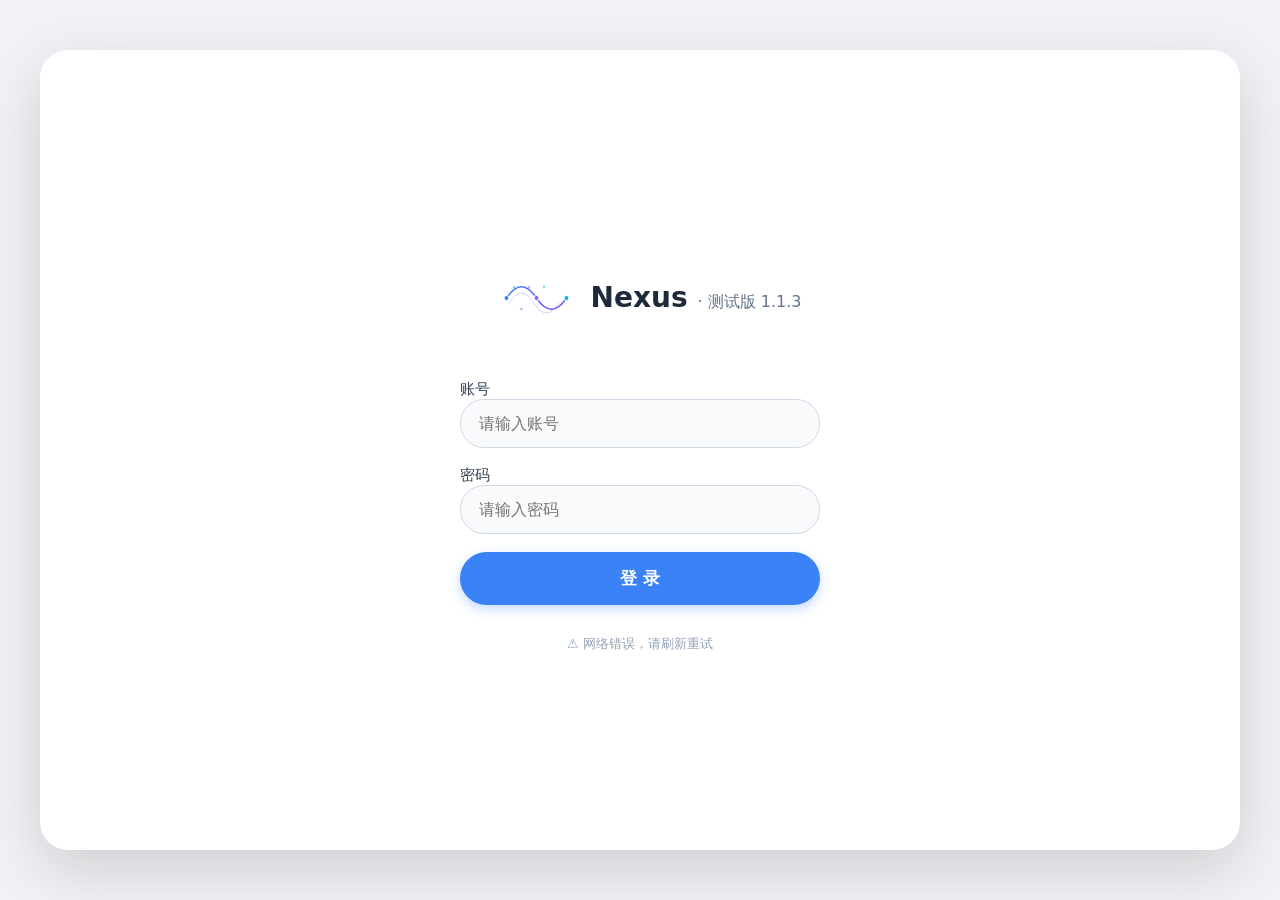
==== index.html @ 0a839055 "Update 1.1.3" ====
<!DOCTYPE html>
<html lang="zh-CN">
<head>
    <meta charset="UTF-8" />
    <meta name="viewport" content="width=device-width, initial-scale=1.0, maximum-scale=1.0, user-scalable=yes" />
    <link rel="stylesheet" href="styles.css">
    <link rel="icon" type="image/svg+xml" href="logo.svg">
    <title>Nexus [Beta 1.1.3]</title>
</head>
<body>

<div id="app">
    <!-- 登录界面 -->
    <div id="loginPage">
        <h1 style="display:flex; align-items:center; justify-content:center; gap:12px;">
            <img src="logo.svg" alt="Nexus Logo" width="100" height="100" />
            <span>Nexus <small>· 测试版 1.1.3</small></span>
        </h1>
        <div class="login-form">
            <label>账号 <input type="text" id="usernameInput" placeholder="请输入账号" autocomplete="off" /></label>
            <label>密码 <input type="password" id="passwordInput" placeholder="请输入密码" autocomplete="new-password" /></label>
            <button class="btn" id="loginBtn">登 录</button>
            <div id="loginError" class="error-msg hidden"></div>
            <div id="kvError" class="error-msg hidden" style="background:#fee2e2; color:#b91c1c;">⚠️ 服务器存储已达上限，请稍后重试。</div>
            <div class="account-info" id="accountInfo">欢迎使用 Nexus</div>
        </div>
    </div>

    <!-- 自定义确认对话框 -->
    <div id="customConfirm" style="display:none; position:fixed; top:0; left:0; width:100%; height:100%; background:rgba(0,0,0,0.5); z-index:99999; justify-content:center; align-items:center;">
        <div style="background:white; max-width:300px; width:90%; padding:24px 20px 20px; border-radius:16px; box-shadow:0 10px 40px rgba(0,0,0,0.3); text-align:center;">
            <div style="font-size:18px; font-weight:600; margin-bottom:8px;" id="confirmTitle">提示</div>
            <div style="font-size:15px; color:#555; margin-bottom:20px;" id="confirmMessage">确定执行此操作吗？</div>
            <div style="display:flex; gap:12px; justify-content:center;">
                <button id="confirmCancel" style="flex:1; padding:10px; border:1px solid #ccc; border-radius:30px; background:white; font-size:16px; cursor:pointer;">取消</button>
                <button id="confirmOk" style="flex:1; padding:10px; border:none; border-radius:30px; background:#3b82f6; color:white; font-size:16px; cursor:pointer;">确定</button>
            </div>
        </div>
    </div>

    <!-- 添加好友模态框 -->
    <div class="modal-overlay" id="addFriendModal">
        <div class="modal-box">
            <h3>添加好友</h3>
            <input type="text" id="friendSearchInput" placeholder="输入对方账号名" />
            <div style="font-size:13px; color:#94a3b8; margin:-8px 0 12px 0;">提示：输入对方账号名</div>
            <div class="btn-row">
                <button class="btn-secondary" id="closeAddFriendBtn">取消</button>
                <button class="btn-primary" id="searchFriendBtn">搜索</button>
            </div>
            <div id="searchResult" style="margin-top:12px; display:none;"></div>
        </div>
    </div>

    <!-- 好友申请列表模态框 -->
    <div class="modal-overlay" id="requestModal">
        <div class="modal-box">
            <h3>好友申请</h3>
            <div id="requestList"><div class="empty-state">暂无申请</div></div>
            <div class="btn-row" style="margin-top:12px;">
                <button class="btn-secondary" id="closeRequestsBtn">关闭</button>
            </div>
        </div>
    </div>

    <!-- 关于模态框 -->
    <div class="modal-overlay" id="aboutModal">
        <div class="modal-box">
            <h3>关于</h3>
            <div style="margin:12px 0; line-height:1.8;">
                <p><strong>版本：测试版 1.1.2</strong></p>
                <p>更新内容：</p>
                <ul style="padding-left:20px; color:#475569;">
                    <li>删除调试面板</li>
                    <li>更新聊天程序名称及logo</li>
                </ul>
                <p style="margin-top:12px; color:#94a3b8;">© 2026 Nexus</p>
            </div>
            <div class="btn-row">
                <button class="btn-secondary" id="closeAboutBtn">关闭</button>
            </div>
        </div>
    </div>

    <!-- 主界面 -->
    <div id="mainPage">
        <div id="friendList">
            <div class="header">
                <div class="left">
                    <h2>👥 好友</h2>
                    <button class="add-btn" id="aboutBtn" style="background:#64748b; padding:4px 12px;">关于</button>
                    <button class="add-btn" id="addFriendBtn">＋</button>
                </div>
            </div>
            <!-- 好友申请入口 -->
            <div id="requestEntry">
                <span>📩 好友申请</span>
                <span class="badge" id="requestBadge">0</span>
            </div>
            <div class="list" id="friendListContainer"><div class="empty-state">加载中...</div></div>
            <!-- 用户信息移到底部 -->
            <div class="user-footer">
                <span id="myUsername">用户</span>
                <button class="logout-btn" id="logoutBtn">退出</button>
            </div>
        </div>
        <div id="chatArea">
            <div class="chat-header">
                <button class="back-btn" id="backBtn">‹</button>
                <span class="friend-name" id="chatFriendName">选择好友</span>
                <div class="actions">
                    <button id="clearChatBtn" title="清空聊天记录（仅自己）">🗑️</button>
                </div>
            </div>
            <div class="message-box" id="messageBox"><div class="empty-state">选择一位好友开始聊天</div></div>
            <div class="input-area">
                <input type="text" id="chatInput" placeholder="输入消息..." maxlength="200" autocomplete="off" />
                <button class="btn-send" id="sendBtn">➤</button>
            </div>
        </div>
    </div>

    <!-- 自定义右键菜单 -->
    <div id="customMenu" style="display:none; position:fixed; background:white; border:1px solid #ccc; border-radius:8px; box-shadow:0 2px 10px rgba(0,0,0,0.2); padding:4px 0; z-index:9999; min-width:100px;">
        <div style="padding:6px 20px; cursor:pointer;" id="menuRecall">撤回</div>
    </div>
</div>

<script src="javascript.js"></script>
</body>
</html>
---- styles.css ----
/* === 您原有的全部样式保持不变 === */
* { margin:0; padding:0; box-sizing:border-box; font-family: system-ui, -apple-system, 'Segoe UI', Roboto, Helvetica, Arial, sans-serif; }
body { background:#f0f2f5; height:100vh; display:flex; justify-content:center; align-items:center; padding:12px; }
#app { width:100%; max-width:1200px; height:100%; max-height:800px; background:white; border-radius:28px; box-shadow:0 20px 60px rgba(0,0,0,0.15); overflow:hidden; display:flex; flex-direction:column; position:relative; }

/* ===== 登录页面 ===== */
#loginPage { flex:1; display:flex; flex-direction:column; justify-content:center; padding:30px 24px; }
#loginPage h1 { font-size:28px; font-weight:700; color:#1e293b; text-align:center; margin-bottom:32px; }
#loginPage h1 small { font-size:16px; font-weight:400; color:#64748b; }
.login-form { display:flex; flex-direction:column; gap:18px; max-width:360px; margin:0 auto; width:100%; }
.login-form label { font-size:15px; font-weight:500; color:#334155; }
.login-form input { padding:14px 18px; border:1px solid #d1d9e6; border-radius:24px; font-size:16px; background:#f8fafc; outline:none; width:100%; transition:0.2s; }
.login-form input:focus { border-color:#3b82f6; box-shadow:0 0 0 3px rgba(59,130,246,0.2); background:white; }
.login-form .btn { background:#3b82f6; color:white; border:none; border-radius:40px; padding:15px; font-size:17px; font-weight:600; cursor:pointer; transition:0.2s; box-shadow:0 4px 12px rgba(59,130,246,0.3); }
.login-form .btn:active { transform:scale(0.97); }
.login-form .btn:disabled { opacity:0.6; cursor:not-allowed; }
.error-msg { color:#b91c1c; background:#fee2e2; padding:10px 16px; border-radius:40px; font-size:14px; text-align:center; }
.account-info { font-size:13px; color:#94a3b8; text-align:center; margin-top:12px; }

/* ===== 主界面 ===== */
#mainPage { flex:1; display:none; height:100%; overflow:hidden; }
#mainPage.active { display:flex; }

/* ===== 好友列表 ===== */
#friendList { width:100%; background:#f8fafc; border-right:1px solid #e9edf2; display:flex; flex-direction:column; overflow:hidden; transition:width 0.2s; }
#friendList .header { padding:16px 18px; background:white; border-bottom:1px solid #e9edf2; display:flex; justify-content:space-between; align-items:center; flex-shrink:0; flex-wrap:wrap; gap:8px; }
#friendList .header .left { display:flex; align-items:center; gap:8px; flex-wrap:wrap; }
#friendList .header h2 { font-size:18px; font-weight:600; color:#1e293b; }
#friendList .header .add-btn { background:#3b82f6; color:white; border:none; border-radius:20px; padding:4px 14px; font-size:14px; cursor:pointer; }
#friendList .header .add-btn:active { transform:scale(0.95); }
#friendList .header .user-info { font-size:14px; color:#64748b; display:flex; align-items:center; gap:8px; }
#friendList .header .user-info .logout-btn { background:#e9edf2; border:none; padding:4px 12px; border-radius:20px; cursor:pointer; font-size:13px; color:#475569; }
#friendList .list { flex:1; overflow-y:auto; padding:8px 0; }

.friend-item { display:flex; align-items:center; padding:12px 18px; cursor:pointer; transition:background 0.15s; border-bottom:1px solid #f1f5f9; position:relative; }
.friend-item:hover { background:#f1f5f9; }
.friend-item.active { background:#e2e8f0; }
.friend-item .avatar { width:44px; height:44px; border-radius:50%; background:#dbeafe; display:flex; align-items:center; justify-content:center; font-size:18px; font-weight:600; color:#2563eb; margin-right:14px; flex-shrink:0; position:relative; }
.friend-item .avatar .online-dot { position:absolute; bottom:2px; right:2px; width:12px; height:12px; border-radius:50%; border:2px solid white; background:#94a3b8; }
.friend-item .avatar .online-dot.online { background:#22c55e; }
.friend-item .info { flex:1; min-width:0; }
.friend-item .info .name { font-weight:500; color:#1e293b; font-size:16px; }
.friend-item .info .last-msg { font-size:14px; color:#64748b; white-space:nowrap; overflow:hidden; text-overflow:ellipsis; margin-top:2px; }
.friend-item .badge { width:12px; height:12px; background:#ef4444; border-radius:50%; flex-shrink:0; margin-left:8px; display:none; }
.friend-item .badge.show { display:block; }
.friend-item .time { font-size:12px; color:#94a3b8; flex-shrink:0; margin-left:8px; }
.unread-badge {
    background: #ef4444;
    color: white;
    border-radius: 50%;
    padding: 1px 6px;
    font-size: 12px;
    min-width: 18px;
    text-align: center;
    margin-left: 6px;
    flex-shrink: 0;
}

/* ===== 聊天区域 ===== */
#chatArea { flex:1; display:none; flex-direction:column; background:white; overflow:hidden; }
#chatArea.active { display:flex; }
#chatArea .chat-header { padding:12px 20px; border-bottom:1px solid #e9edf2; display:flex; align-items:center; gap:12px; flex-shrink:0; background:white; }
#chatArea .chat-header .back-btn { display:none; background:none; border:none; font-size:24px; cursor:pointer; color:#475569; padding:0 4px; }
#chatArea .chat-header .friend-name { font-size:18px; font-weight:600; color:#1e293b; flex:1; }
#chatArea .chat-header .actions { display:flex; gap:8px; }
#chatArea .chat-header .actions button { background:none; border:none; font-size:20px; cursor:pointer; color:#64748b; padding:4px 8px; border-radius:8px; transition:0.15s; }
#chatArea .chat-header .actions button:hover { background:#f1f5f9; }

#chatArea .message-box { flex:1; padding:16px 12px; overflow-y:auto; display:flex; flex-direction:column; gap:10px; background:#f8fafc; }

.msg-item {
    max-width: 80%;
    padding: 10px 16px;
    border-radius: 18px;
    word-wrap: break-word;
    position: relative;
    animation: fadeIn 0.2s ease;
    align-self: flex-start;
    background: white;
    box-shadow: 0 1px 2px rgba(0,0,0,0.04);
    border: 1px solid #eef2f6;
}
.msg-item.me {
    align-self: flex-end;
    background: #3b82f6;
    color: white;
    border-color: #3b82f6;
}
.msg-item .msg-text {
    font-size: 15px;
    line-height: 1.5;
}
.msg-item .msg-text.recalled {
    color: #94a3b8;
    font-style: italic;
}

@keyframes fadeIn { from { opacity:0; transform:translateY(8px); } to { opacity:1; transform:translateY(0); } }

#chatArea .input-area { padding:12px 16px; border-top:1px solid #e9edf2; display:flex; gap:10px; background:white; flex-shrink:0; }
#chatArea .input-area input { flex:1; padding:12px 18px; border:1px solid #d1d9e6; border-radius:30px; font-size:16px; outline:none; background:#f8fafc; transition:0.2s; }
#chatArea .input-area input:focus { border-color:#3b82f6; box-shadow:0 0 0 3px rgba(59,130,246,0.15); background:white; }
#chatArea .input-area .btn-send { background:#3b82f6; border:none; color:white; width:50px; height:50px; border-radius:50%; font-size:22px; cursor:pointer; transition:0.15s; display:flex; align-items:center; justify-content:center; flex-shrink:0; }
#chatArea .input-area .btn-send:active { transform:scale(0.92); }

/* ===== 响应式 ===== */
@media (min-width:768px) {
    #mainPage.active { flex-direction:row; }
    #friendList { width:25%; min-width:200px; max-width:320px; border-right:1px solid #e9edf2; }
    #chatArea { width:75%; display:flex !important; }
    #chatArea .chat-header .back-btn { display:none; }
}
@media (max-width:767px) {
    #mainPage.active { flex-direction:column; }
    #friendList { width:100%; height:100%; border-right:none; }
    #chatArea { width:100%; height:100%; position:absolute; top:0; left:0; background:white; z-index:10; display:none !important; }
    #chatArea.active { display:flex !important; }
    #chatArea .chat-header .back-btn { display:inline-block; }
}

.time-label {
    text-align: center;
    color: #94a3b8;
    font-size: 12px;
    margin: 12px 0 8px 0;
    user-select: none;
}

/* ===== 工具类 ===== */
.hidden { display:none !important; }
.empty-state { color:#94a3b8; padding:40px 20px; text-align:center; font-size:15px; }
.list::-webkit-scrollbar, .message-box::-webkit-scrollbar { width:4px; }
.list::-webkit-scrollbar-track, .message-box::-webkit-scrollbar-track { background:#e9edf2; border-radius:8px; }
.list::-webkit-scrollbar-thumb, .message-box::-webkit-scrollbar-thumb { background:#cbd5e1; border-radius:8px; }

#requestEntry { padding:8px 18px; background:#fef3c7; border-bottom:1px solid #fde68a; display:none; justify-content:space-between; align-items:center; cursor:pointer; }
#requestEntry.show { display:flex; }
#requestEntry span { font-size:14px; color:#92400e; }
#requestEntry .badge { background:#ef4444; color:white; border-radius:50%; padding:0 6px; font-size:12px; min-width:18px; text-align:center; }

.modal-overlay { display:none; position:fixed; top:0; left:0; width:100%; height:100%; background:rgba(0,0,0,0.5); z-index:99998; justify-content:center; align-items:center; }
.modal-overlay.active { display:flex; }
.modal-box { background:white; max-width:400px; width:90%; padding:24px 20px 20px; border-radius:16px; box-shadow:0 10px 40px rgba(0,0,0,0.3); }
.modal-box h3 { font-size:18px; font-weight:600; margin-bottom:12px; }
.modal-box input { width:100%; padding:12px 16px; border:1px solid #ccc; border-radius:30px; font-size:16px; outline:none; margin-bottom:12px; }
.modal-box input:focus { border-color:#3b82f6; box-shadow:0 0 0 3px rgba(59,130,246,0.15); }
.modal-box .btn-row { display:flex; gap:10px; justify-content:flex-end; }
.modal-box .btn-row button { padding:8px 20px; border:none; border-radius:30px; font-size:16px; cursor:pointer; }
.modal-box .btn-row .btn-primary { background:#3b82f6; color:white; }
.modal-box .btn-row .btn-secondary { background:#e9edf2; color:#1e293b; }
.modal-box .request-item { display:flex; justify-content:space-between; align-items:center; padding:8px 0; border-bottom:1px solid #f1f5f9; }
.modal-box .request-item:last-child { border-bottom:none; }
.modal-box .request-item .actions button { background:none; border:none; font-size:18px; cursor:pointer; margin-left:8px; }
.modal-box .request-item .actions .accept { color:#22c55e; }
.modal-box .request-item .actions .reject { color:#ef4444; }
.modal-box .empty-state { color:#94a3b8; text-align:center; padding:20px 0; }

#customConfirm { display:none; position:fixed; top:0; left:0; width:100%; height:100%; background:rgba(0,0,0,0.5); z-index:99999; justify-content:center; align-items:center; }
#customConfirm .box { background:white; max-width:300px; width:90%; padding:24px 20px 20px; border-radius:16px; box-shadow:0 10px 40px rgba(0,0,0,0.3); text-align:center; }
#customConfirm .box .title { font-size:18px; font-weight:600; margin-bottom:8px; }
#customConfirm .box .message { font-size:15px; color:#555; margin-bottom:20px; }
#customConfirm .box .row { display:flex; gap:12px; justify-content:center; }
#customConfirm .box .row button { flex:1; padding:10px; border-radius:30px; font-size:16px; cursor:pointer; }
#customConfirm .box .row .cancel { border:1px solid #ccc; background:white; }
#customConfirm .box .row .ok { border:none; background:#3b82f6; color:white; }

#customMenu { display:none; position:fixed; background:white; border:1px solid #ccc; border-radius:8px; box-shadow:0 2px 10px rgba(0,0,0,0.2); padding:4px 0; z-index:9999; min-width:100px; }
#customMenu .menu-item { padding:6px 20px; cursor:pointer; font-size:14px; }
#customMenu .menu-item:hover { background:#f1f5f9; }
/* ===== 用户底部栏（好友列表底部） ===== */
.user-footer {
    padding: 8px 18px;
    border-top: 1px solid #e9edf2;
    background: white;
    display: flex;
    justify-content: space-between;
    align-items: center;
    flex-shrink: 0;
    min-height: 75px; /* 与输入框高度一致 */
    height: 75px;
}
.user-footer #myUsername {
    font-size: 14px;
    font-weight: 500;
    color: #1e293b;
}
.user-footer .logout-btn {
    background: #e9edf2;
    border: none;
    padding: 4px 14px;
    border-radius: 20px;
    cursor: pointer;
    font-size: 13px;
    color: #475569;
}
.user-footer .logout-btn:hover {
    background: #d1d9e6;
}
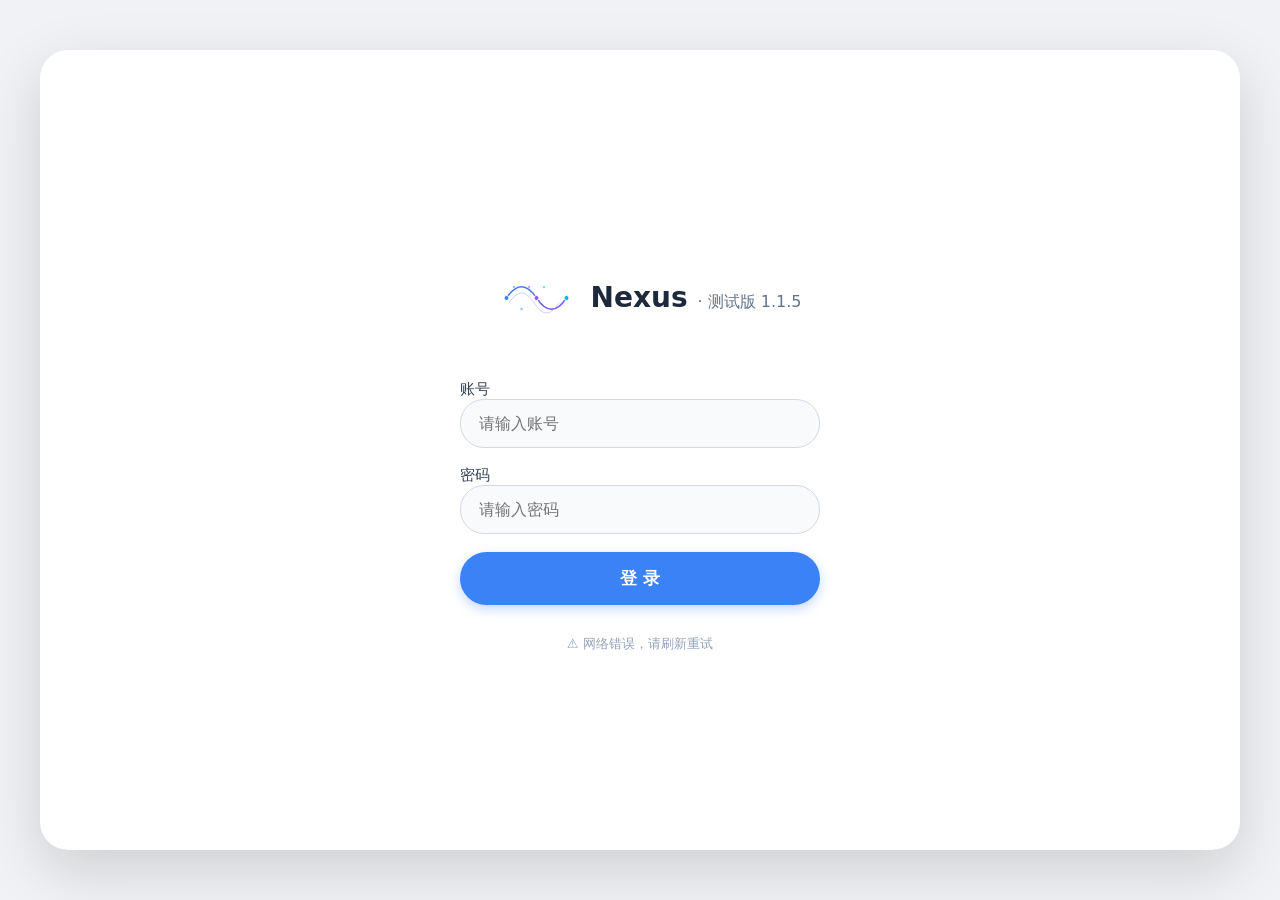
==== commit e962bacd: "Update 1.1.5(3)" ====
--- a/index.html
+++ b/index.html
@@ -5,7 +5,7 @@
     <meta name="viewport" content="width=device-width, initial-scale=1.0, maximum-scale=1.0, user-scalable=yes" />
     <link rel="stylesheet" href="styles.css">
     <link rel="icon" type="image/svg+xml" href="logo.svg">
-    <title>Nexus [Beta 1.1.3]</title>
+    <title>Nexus [Beta 1.1.5]</title>
 </head>
 <body>
 
@@ -14,7 +14,7 @@
     <div id="loginPage">
         <h1 style="display:flex; align-items:center; justify-content:center; gap:12px;">
             <img src="logo.svg" alt="Nexus Logo" width="100" height="100" />
-            <span>Nexus <small>· 测试版 1.1.3</small></span>
+            <span>Nexus <small>· 测试版 1.1.5</small></span>
         </h1>
         <div class="login-form">
             <label>账号 <input type="text" id="usernameInput" placeholder="请输入账号" autocomplete="off" /></label>
@@ -68,11 +68,10 @@
         <div class="modal-box">
             <h3>关于</h3>
             <div style="margin:12px 0; line-height:1.8;">
-                <p><strong>版本：测试版 1.1.2</strong></p>
+                <p><strong>版本：测试版 1.1.5</strong></p>
                 <p>更新内容：</p>
                 <ul style="padding-left:20px; color:#475569;">
-                    <li>删除调试面板</li>
-                    <li>更新聊天程序名称及logo</li>
+                    <li>尝试修复发出消息重复问题</li>
                 </ul>
                 <p style="margin-top:12px; color:#94a3b8;">© 2026 Nexus</p>
             </div>
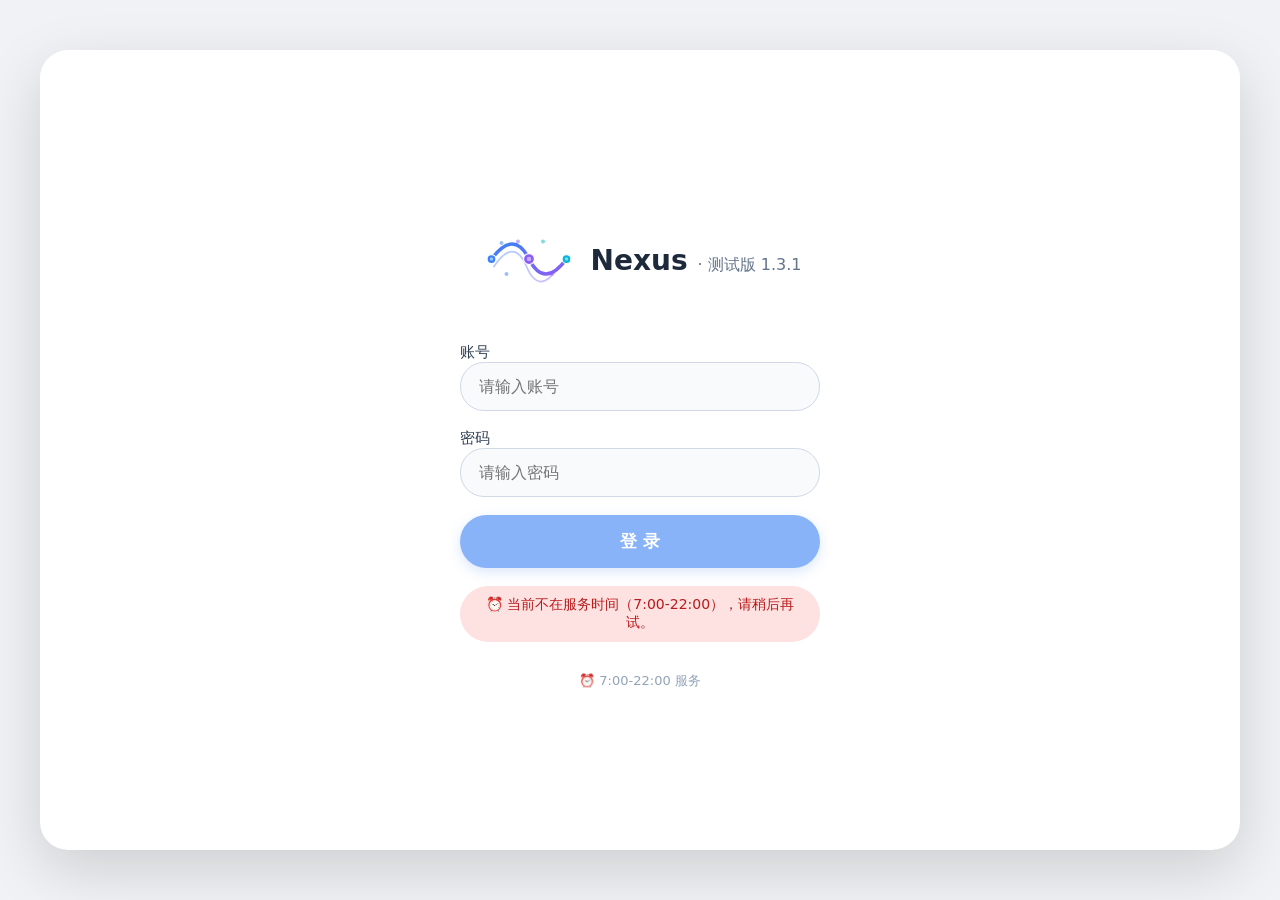
==== commit e3ab3249: "Update 1.3.1" ====
--- a/index.html
+++ b/index.html
@@ -5,7 +5,7 @@
     <meta name="viewport" content="width=device-width, initial-scale=1.0, maximum-scale=1.0, user-scalable=yes" />
     <link rel="stylesheet" href="styles.css">
     <link rel="icon" type="image/svg+xml" href="logo.svg">
-    <title>Nexus [Beta 1.1.5]</title>
+    <title>Nexus [Beta 1.3.1]</title>
 </head>
 <body>
 
@@ -14,11 +14,11 @@
     <div id="loginPage">
         <h1 style="display:flex; align-items:center; justify-content:center; gap:12px;">
             <img src="logo.svg" alt="Nexus Logo" width="100" height="100" />
-            <span>Nexus <small>· 测试版 1.1.5</small></span>
+            <span>Nexus <small>· 测试版 1.3.1</small></span>
         </h1>
         <div class="login-form">
             <label>账号 <input type="text" id="usernameInput" placeholder="请输入账号" autocomplete="off" /></label>
-            <label>密码 <input type="password" id="passwordInput" placeholder="请输入密码" autocomplete="new-password" /></label>
+            <label>密码 <input type="password" id="passwordInput" placeholder="请输入密码" autocomplete="off" readonly onfocus="this.removeAttribute('readonly');" /></label>
             <button class="btn" id="loginBtn">登 录</button>
             <div id="loginError" class="error-msg hidden"></div>
             <div id="kvError" class="error-msg hidden" style="background:#fee2e2; color:#b91c1c;">⚠️ 服务器存储已达上限，请稍后重试。</div>
@@ -28,7 +28,7 @@
 
     <!-- 自定义确认对话框 -->
     <div id="customConfirm" style="display:none; position:fixed; top:0; left:0; width:100%; height:100%; background:rgba(0,0,0,0.5); z-index:99999; justify-content:center; align-items:center;">
-        <div style="background:white; max-width:300px; width:90%; padding:24px 20px 20px; border-radius:16px; box-shadow:0 10px 40px rgba(0,0,0,0.3); text-align:center;">
+        <div style="background:white; max-width:400px; width:90%; padding:24px 20px 20px; border-radius:16px; box-shadow:0 10px 40px rgba(0,0,0,0.3); text-align:center;">
             <div style="font-size:18px; font-weight:600; margin-bottom:8px;" id="confirmTitle">提示</div>
             <div style="font-size:15px; color:#555; margin-bottom:20px;" id="confirmMessage">确定执行此操作吗？</div>
             <div style="display:flex; gap:12px; justify-content:center;">
@@ -43,7 +43,6 @@
         <div class="modal-box">
             <h3>添加好友</h3>
             <input type="text" id="friendSearchInput" placeholder="输入对方账号名" />
-            <div style="font-size:13px; color:#94a3b8; margin:-8px 0 12px 0;">提示：输入对方账号名</div>
             <div class="btn-row">
                 <button class="btn-secondary" id="closeAddFriendBtn">取消</button>
                 <button class="btn-primary" id="searchFriendBtn">搜索</button>
@@ -68,10 +67,13 @@
         <div class="modal-box">
             <h3>关于</h3>
             <div style="margin:12px 0; line-height:1.8;">
-                <p><strong>版本：测试版 1.1.5</strong></p>
+                <p><strong>版本：测试版 1.3.1</strong></p>
                 <p>更新内容：</p>
-                <ul style="padding-left:20px; color:#475569;">
-                    <li>尝试修复发出消息重复问题</li>
+                <ul style="padding-left:20px; color:#3689fe;">
+                    <li>优化输入框</li>
+                    <li>增加表情输入</li>
+                    <li>修复密码输入时的自动填充</li>
+                    <li>修改header，footer的高度及header的元素分布，显示logo及名称而不是“好友”</li>
                 </ul>
                 <p style="margin-top:12px; color:#94a3b8;">© 2026 Nexus</p>
             </div>
@@ -86,9 +88,19 @@
         <div id="friendList">
             <div class="header">
                 <div class="left">
-                    <h2>👥 好友</h2>
-                    <button class="add-btn" id="aboutBtn" style="background:#64748b; padding:4px 12px;">关于</button>
-                    <button class="add-btn" id="addFriendBtn">＋</button>
+                    <img src="logo.svg" alt="Nexus" width="32" height="32" style="vertical-align:middle; margin-right:4px;" />
+                    <h2 style="display:inline-flex; align-items:center; gap:6px; font-size:18px; font-weight:600; color:#1e293b; margin:0;">
+                        Nexus
+                        <button class="add-btn" id="aboutBtn" style="background:#64748b; padding:2px 12px; font-size:12px; border-radius:20px; border:none; color:white; cursor:pointer; height:28px; display:flex; align-items:center; justify-content:center;">关于</button>
+                    </h2>
+                </div>
+                <div style="display:flex; align-items:center; gap:8px;">
+                    <button class="add-btn" id="addFriendBtn" style="background:#3b82f6; padding:2px 6px; border-radius:20px; border:none; color:white; cursor:pointer; height:28px; width:28px; display:flex; align-items:center; justify-content:center;">
+                        <svg xmlns="http://www.w3.org/2000/svg" viewBox="0 0 24 24" width="18" height="18" fill="none" stroke="white" stroke-width="2.5" stroke-linecap="round" stroke-linejoin="round">
+                            <line x1="12" y1="5" x2="12" y2="19"/>
+                            <line x1="5" y1="12" x2="19" y2="12"/>
+                        </svg>
+                    </button>
                 </div>
             </div>
             <!-- 好友申请入口 -->
@@ -108,13 +120,31 @@
                 <button class="back-btn" id="backBtn">‹</button>
                 <span class="friend-name" id="chatFriendName">选择好友</span>
                 <div class="actions">
-                    <button id="clearChatBtn" title="清空聊天记录（仅自己）">🗑️</button>
+                    <button id="clearChatBtn" title="清空聊天记录">
+                        <svg xmlns="http://www.w3.org/2000/svg" viewBox="0 0 24 24" width="24" height="24" fill="none" stroke="currentColor" stroke-width="1.8" stroke-linecap="round" stroke-linejoin="round">
+                            <path d="M3 6h18"/>
+                            <path d="M8 6V4a1 1 0 0 1 1-1h6a1 1 0 0 1 1 1v2"/>
+                            <path d="M5 6l1 14a2 2 0 0 0 2 2h8a2 2 0 0 0 2-2l1-14"/>
+                            <path d="M10 11v6"/>
+                            <path d="M14 11v6"/>
+                        </svg>
+                    </button>
                 </div>
             </div>
             <div class="message-box" id="messageBox"><div class="empty-state">选择一位好友开始聊天</div></div>
+            <div id="newMsgHint" style="display:none; position:sticky; bottom:60px; left:0; right:0; text-align:center; pointer-events:none; z-index:5;">
+                <button id="newMsgBtn" style="pointer-events:auto; background:#3b82f6; color:white; border:none; border-radius:30px; padding:8px 20px; font-size:14px; box-shadow:0 4px 12px rgba(59,130,246,0.3); cursor:pointer; transition:0.2s;">
+                     新消息 <span id="newMsgCount">0</span> 条
+                </button>
+            </div>
+            <!-- 在 .input-area 前面、.message-box 后面 -->
+            <div id="emojiPanel" style="display:none; padding:8px 12px; background:white; border-top:1px solid #e9edf2; flex-wrap:wrap; gap:4px; max-height:150px; overflow-y:auto;">
+                <!-- 表情由 JS 动态生成 -->
+            </div>
             <div class="input-area">
                 <input type="text" id="chatInput" placeholder="输入消息..." maxlength="200" autocomplete="off" />
-                <button class="btn-send" id="sendBtn">➤</button>
+                <button class="btn-emoji" id="emojiBtn" title="选择表情">😊</button>
+                <button class="btn-send" id="sendBtn">发送</button>
             </div>
         </div>
     </div>
--- a/styles.css
+++ b/styles.css
@@ -23,7 +23,22 @@
 
 /* ===== 好友列表 ===== */
 #friendList { width:100%; background:#f8fafc; border-right:1px solid #e9edf2; display:flex; flex-direction:column; overflow:hidden; transition:width 0.2s; }
-#friendList .header { padding:16px 18px; background:white; border-bottom:1px solid #e9edf2; display:flex; justify-content:space-between; align-items:center; flex-shrink:0; flex-wrap:wrap; gap:8px; }
+
+/* 统一顶部栏高度：56px */
+#friendList .header {
+    padding: 8px 18px;
+    background: white;
+    border-bottom: 1px solid #e9edf2;
+    display: flex;
+    justify-content: space-between;
+    align-items: center;
+    flex-shrink: 0;
+    flex-wrap: wrap;
+    gap: 8px;
+    min-height: 56px;
+    height: 56px;
+    box-sizing: border-box;
+}
 #friendList .header .left { display:flex; align-items:center; gap:8px; flex-wrap:wrap; }
 #friendList .header h2 { font-size:18px; font-weight:600; color:#1e293b; }
 #friendList .header .add-btn { background:#3b82f6; color:white; border:none; border-radius:20px; padding:4px 14px; font-size:14px; cursor:pointer; }
@@ -59,7 +74,20 @@
 /* ===== 聊天区域 ===== */
 #chatArea { flex:1; display:none; flex-direction:column; background:white; overflow:hidden; }
 #chatArea.active { display:flex; }
-#chatArea .chat-header { padding:12px 20px; border-bottom:1px solid #e9edf2; display:flex; align-items:center; gap:12px; flex-shrink:0; background:white; }
+
+/* 统一顶部栏高度：56px */
+#chatArea .chat-header {
+    padding: 8px 20px;
+    border-bottom: 1px solid #e9edf2;
+    display: flex;
+    align-items: center;
+    gap: 12px;
+    flex-shrink: 0;
+    background: white;
+    min-height: 56px;
+    height: 56px;
+    box-sizing: border-box;
+}
 #chatArea .chat-header .back-btn { display:none; background:none; border:none; font-size:24px; cursor:pointer; color:#475569; padding:0 4px; }
 #chatArea .chat-header .friend-name { font-size:18px; font-weight:600; color:#1e293b; flex:1; }
 #chatArea .chat-header .actions { display:flex; gap:8px; }
@@ -79,6 +107,7 @@
     background: white;
     box-shadow: 0 1px 2px rgba(0,0,0,0.04);
     border: 1px solid #eef2f6;
+    animation: fadeIn 0.2s ease;
 }
 .msg-item.me {
     align-self: flex-end;
@@ -94,14 +123,122 @@
     color: #94a3b8;
     font-style: italic;
 }
+/* 无动画版本（用于刷新消息） */
+.msg-item.no-animation {
+    animation: none;
+}
 
 @keyframes fadeIn { from { opacity:0; transform:translateY(8px); } to { opacity:1; transform:translateY(0); } }
 
-#chatArea .input-area { padding:12px 16px; border-top:1px solid #e9edf2; display:flex; gap:10px; background:white; flex-shrink:0; }
-#chatArea .input-area input { flex:1; padding:12px 18px; border:1px solid #d1d9e6; border-radius:30px; font-size:16px; outline:none; background:#f8fafc; transition:0.2s; }
+/* 统一底部栏高度：56px */
+#chatArea .input-area {
+    padding: 6px 12px;
+    border-top: 1px solid #e9edf2;
+    display: flex;
+    gap: 6px;
+    background: white;
+    flex-shrink: 0;
+    align-items: center;
+    min-height: 56px;
+    height: 56px;
+    box-sizing: border-box;
+}
+
+#chatArea .input-area input {
+    flex: 1;
+    padding: 8px 14px;
+    border: 1px solid #d1d9e6;
+    border-radius: 30px;
+    font-size: 15px;
+    outline: none;
+    background: #f8fafc;
+    transition: 0.2s;
+    height: 38px;
+}
+
+#chatArea .input-area .btn-send {
+    background: #3b82f6;
+    border: none;
+    color: white;
+    padding: 6px 18px;
+    height: 38px;
+    border-radius: 20px;
+    font-size: 15px;
+    font-weight: 500;
+    cursor: pointer;
+    transition: 0.15s;
+    display: flex;
+    align-items: center;
+    justify-content: center;
+    flex-shrink: 0;
+    min-width: 56px;
+    box-shadow: 0 2px 8px rgba(59, 130, 246, 0.25);
+}
 #chatArea .input-area input:focus { border-color:#3b82f6; box-shadow:0 0 0 3px rgba(59,130,246,0.15); background:white; }
-#chatArea .input-area .btn-send { background:#3b82f6; border:none; color:white; width:50px; height:50px; border-radius:50%; font-size:22px; cursor:pointer; transition:0.15s; display:flex; align-items:center; justify-content:center; flex-shrink:0; }
-#chatArea .input-area .btn-send:active { transform:scale(0.92); }
+#chatArea .input-area .btn-send:active {
+    transform: scale(0.95);
+}
+/* 表情按钮 */
+.btn-emoji {
+    background: none;
+    border: none;
+    font-size: 22px;
+    width: 38px;
+    height: 38px;
+    border-radius: 50%;
+    cursor: pointer;
+    transition: 0.15s;
+    display: flex;
+    align-items: center;
+    justify-content: center;
+    flex-shrink: 0;
+    color: #64748b;
+}
+.btn-emoji:hover {
+    background: #f1f5f9;
+}
+.btn-emoji:active {
+    transform: scale(0.92);
+}
+
+/* 表情面板 */
+#emojiPanel {
+    display: none;
+    padding: 8px 12px;
+    background: white;
+    border-top: 1px solid #e9edf2;
+    flex-wrap: wrap;
+    gap: 4px;
+    max-height: 150px;
+    overflow-y: auto;
+    align-items: center;
+    position: relative;
+    z-index: 10;
+    scrollbar-width: none;           /* Firefox 隐藏滚动条 */
+    -ms-overflow-style: none;        /* IE/Edge 隐藏滚动条 */
+}
+#emojiPanel::-webkit-scrollbar {
+    display: none;                   /* Chrome/Safari 隐藏滚动条 */
+}
+#emojiPanel.show {
+    display: flex !important;
+}
+#emojiPanel .emoji-item {
+    font-size: 24px;
+    padding: 4px 6px;
+    cursor: pointer;
+    border-radius: 8px;
+    transition: 0.15s;
+    user-select: none;
+    line-height: 1.4;
+}
+#emojiPanel .emoji-item:hover {
+    background: #f1f5f9;
+    transform: scale(1.1);
+}
+#emojiPanel .emoji-item:active {
+    transform: scale(0.9);
+}
 
 /* ===== 响应式 ===== */
 @media (min-width:768px) {
@@ -167,7 +304,8 @@
 #customMenu { display:none; position:fixed; background:white; border:1px solid #ccc; border-radius:8px; box-shadow:0 2px 10px rgba(0,0,0,0.2); padding:4px 0; z-index:9999; min-width:100px; }
 #customMenu .menu-item { padding:6px 20px; cursor:pointer; font-size:14px; }
 #customMenu .menu-item:hover { background:#f1f5f9; }
-/* ===== 用户底部栏（好友列表底部） ===== */
+
+/* ===== 用户底部栏（好友列表底部） 统一高度：56px ===== */
 .user-footer {
     padding: 8px 18px;
     border-top: 1px solid #e9edf2;
@@ -176,11 +314,12 @@
     justify-content: space-between;
     align-items: center;
     flex-shrink: 0;
-    min-height: 75px; /* 与输入框高度一致 */
-    height: 75px;
+    min-height: 56px;
+    height: 56px;
+    box-sizing: border-box;
 }
 .user-footer #myUsername {
-    font-size: 14px;
+    font-size: 15px;
     font-weight: 500;
     color: #1e293b;
 }
@@ -195,4 +334,112 @@
 }
 .user-footer .logout-btn:hover {
     background: #d1d9e6;
+}
+
+/* ===== 暗色主题 ===== */
+@media (prefers-color-scheme: dark) {
+    body { background: #0f0f12; }
+    #app { background: #1c1c22; box-shadow: 0 20px 60px rgba(0, 0, 0, 0.6); }
+    #loginPage h1 { color: #f1f5f9; }
+    #loginPage h1 small { color: #94a3b8; }
+    .login-form label { color: #cbd5e1; }
+    .login-form input { background: #2a2a32; border-color: #3a3a44; color: #f1f5f9; }
+    .login-form input:focus { border-color: #3b82f6; background: #2a2a32; box-shadow: 0 0 0 3px rgba(59, 130, 246, 0.2); }
+    .login-form input:-webkit-autofill { -webkit-box-shadow: 0 0 0 1000px #2a2a32 inset !important; -webkit-text-fill-color: #f1f5f9 !important; }
+    .account-info { color: #94a3b8; }
+    .error-msg { background: #450a0a; color: #fca5a5; }
+    #friendList { background: #16161d; border-right-color: #2a2a32; }
+    #friendList .header { background: #1c1c22; border-bottom-color: #2a2a32; }
+    #friendList .header h2 { color: #f1f5f9 !important; }
+    #friendList .header .user-info { color: #94a3b8; }
+    #friendList .header .user-info .logout-btn { background: #2a2a32; color: #cbd5e1; }
+    #friendList .header .user-info .logout-btn:hover { background: #3a3a44; }
+    .friend-item { border-bottom-color: #2a2a32; }
+    .friend-item:hover { background: #2a2a32; }
+    .friend-item.active { background: #2a2a32; }
+    .friend-item .info .name { color: #f1f5f9; }
+    .friend-item .info .last-msg { color: #94a3b8; }
+    .friend-item .time { color: #64748b; }
+    #requestEntry { background: #3a2a0a; border-bottom-color: #5a3a0a; }
+    #requestEntry span { color: #fcd34d; }
+    #chatArea { background: #1c1c22; }
+    #chatArea .chat-header { background: #1c1c22; border-bottom-color: #2a2a32; }
+    #chatArea .chat-header .friend-name { color: #f1f5f9; }
+    #chatArea .chat-header .actions button { color: #94a3b8; }
+    #chatArea .chat-header .actions button:hover { background: #2a2a32; }
+    #chatArea .chat-header .back-btn { color: #94a3b8; }
+    #chatArea .message-box { background: #16161d; }
+    .msg-item { background: #2a2a32; border-color: #3a3a44; color: #e2e8f0; }
+    .msg-item.me { background: #1d4ed8; border-color: #1d4ed8; color: white; }
+    .msg-item .msg-text.recalled { color: #94a3b8; }
+    .msg-item .delete-btn { background: #ef4444; color: white; }
+    .msg-item.me .delete-btn { background: #dc2626; }
+    .time-label { color: #64748b; }
+    #chatArea .input-area { background: #1c1c22; border-top-color: #2a2a32; }
+    #chatArea .input-area input { background: #2a2a32; border-color: #3a3a44; color: #f1f5f9; }
+    #chatArea .input-area input:focus { border-color: #3b82f6; background: #2a2a32; box-shadow: 0 0 0 3px rgba(59, 130, 246, 0.15); }
+    #chatArea .input-area .btn-send { background: #2563eb; }
+    #chatArea .input-area .btn-send:active { background: #1d4ed8; }
+    .user-footer { background: #1c1c22; border-top-color: #2a2a32; }
+    .user-footer #myUsername { color: #f1f5f9; }
+    .user-footer .logout-btn { background: #2a2a32; color: #cbd5e1; }
+    .user-footer .logout-btn:hover { background: #3a3a44; }
+    .modal-box { background: #1c1c22; color: #f1f5f9; }
+    .modal-box h3 { color: #f1f5f9; }
+    .modal-box input { background: #2a2a32; border-color: #3a3a44; color: #f1f5f9; }
+    .modal-box input:focus { border-color: #3b82f6; background: #2a2a32; }
+    .modal-box .btn-row .btn-secondary { background: #2a2a32; color: #cbd5e1; }
+    .modal-box .btn-row .btn-secondary:hover { background: #3a3a44; }
+    .modal-box .request-item { border-bottom-color: #2a2a32; }
+    .modal-box .empty-state { color: #94a3b8; }
+    #customConfirm .box { background: #1c1c22; }
+    #customConfirm .box .title { color: #f1f5f9; }
+    #customConfirm .box .message { color: #cbd5e1; }
+    #customConfirm .box .row .cancel { background: #2a2a32; border-color: #3a3a44; color: #cbd5e1; }
+    #customConfirm .box .row .ok { background: #2563eb; color: white; }
+    #customMenu { background: #1c1c22; border-color: #3a3a44; }
+    #customMenu .menu-item { color: #f1f5f9; }
+    #customMenu .menu-item:hover { background: #2a2a32; }
+    #newMsgBtn { background: #2563eb; color: white; }
+    .empty-state { color: #94a3b8; }
+    #aboutModal .modal-box ul { color: #cbd5e1; }
+    #aboutModal .modal-box p { color: #e2e8f0; }
+    #aboutModal .modal-box .btn-secondary { background: #2a2a32; color: #cbd5e1; }
+    #aboutModal .modal-box .btn-secondary:hover { background: #3a3a44; }
+    #debugPanel { background: rgba(0, 0, 0, 0.95); border-top-color: #2a2a32; }
+    .list::-webkit-scrollbar-track, .message-box::-webkit-scrollbar-track { background: #1c1c22; }
+    .list::-webkit-scrollbar-thumb, .message-box::-webkit-scrollbar-thumb { background: #3a3a44; }
+    .btn-emoji { color: #94a3b8; }
+    .btn-emoji:hover { background: #2a2a32; }
+    #emojiPanel { background: #1c1c22 !important; border-top-color: #2a2a32 !important; position: relative; z-index: 10;}
+    #emojiPanel .emoji-item:hover { background: #2a2a32; }
+}
+
+/* ===== 模态框动画 ===== */
+@keyframes modalFadeIn {
+    from { opacity: 0; transform: scale(0.96); }
+    to { opacity: 1; transform: scale(1); }
+}
+.modal-overlay.active {
+    animation: modalFadeIn 0.25s ease forwards;
+}
+#customConfirm {
+    animation: modalFadeIn 0.25s ease forwards;
+}
+
+/* 未选择好友时隐藏输入框 */
+#chatArea:not(.active) .input-area {
+    display: none;
+}
+
+/* ===== 模态框淡出动画 ===== */
+@keyframes modalFadeOut {
+    from { opacity: 1; transform: scale(1); }
+    to { opacity: 0; transform: scale(0.96); }
+}
+.modal-overlay.closing {
+    animation: modalFadeOut 0.2s ease forwards;
+}
+#customConfirm.closing {
+    animation: modalFadeOut 0.2s ease forwards;
 }
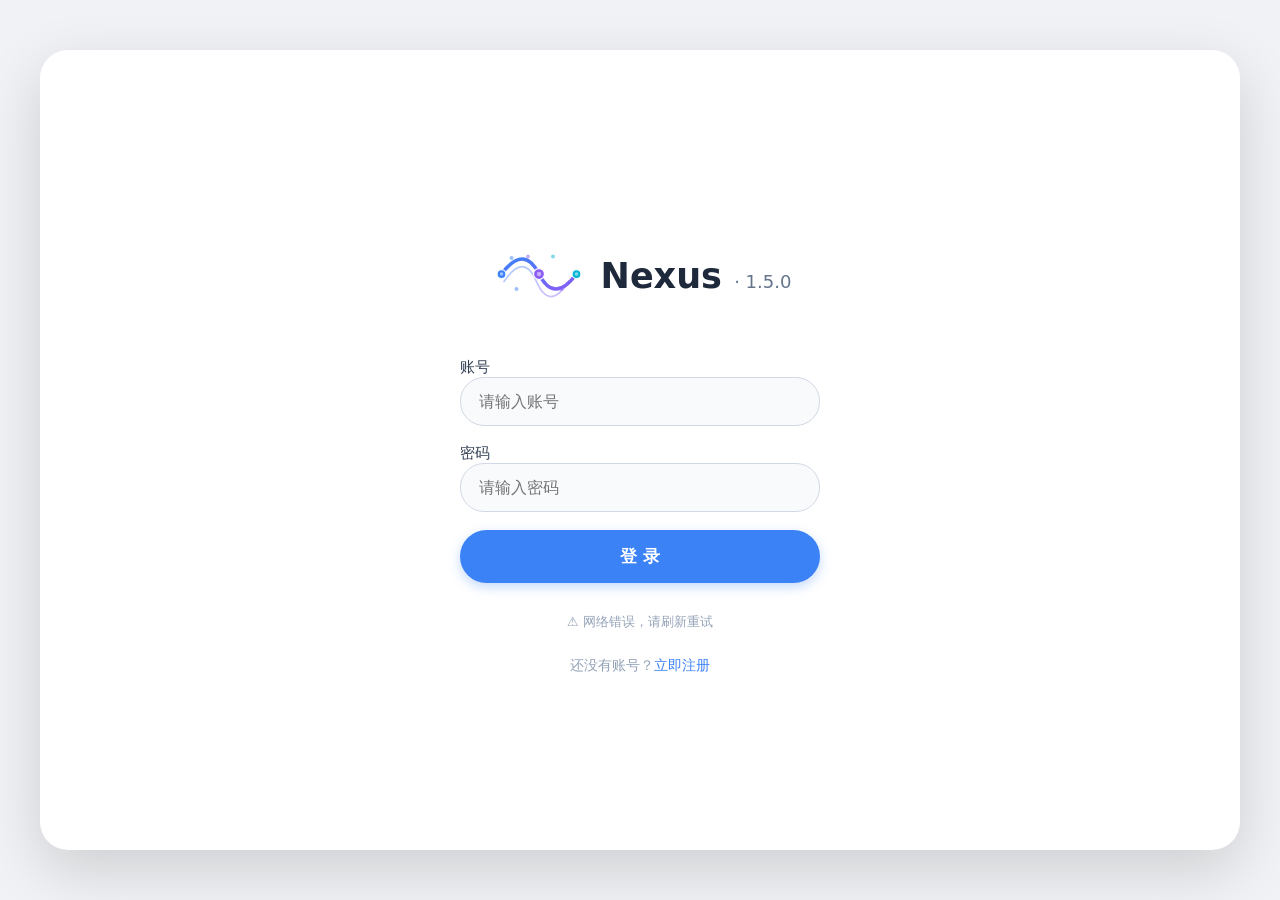
==== commit 554e07bd: "Update 1.5.0" ====
--- a/index.html
+++ b/index.html
@@ -5,7 +5,7 @@
     <meta name="viewport" content="width=device-width, initial-scale=1.0, maximum-scale=1.0, user-scalable=yes" />
     <link rel="stylesheet" href="styles.css">
     <link rel="icon" type="image/svg+xml" href="logo.svg">
-    <title>Nexus [Beta 1.3.1]</title>
+    <title>Nexus · Chat Everywhere</title>
 </head>
 <body>
 
@@ -14,7 +14,7 @@
     <div id="loginPage">
         <h1 style="display:flex; align-items:center; justify-content:center; gap:12px;">
             <img src="logo.svg" alt="Nexus Logo" width="100" height="100" />
-            <span>Nexus <small>· 测试版 1.3.1</small></span>
+            <span>Nexus <small>· 1.5.0</small></span>
         </h1>
         <div class="login-form">
             <label>账号 <input type="text" id="usernameInput" placeholder="请输入账号" autocomplete="off" /></label>
@@ -23,6 +23,9 @@
             <div id="loginError" class="error-msg hidden"></div>
             <div id="kvError" class="error-msg hidden" style="background:#fee2e2; color:#b91c1c;">⚠️ 服务器存储已达上限，请稍后重试。</div>
             <div class="account-info" id="accountInfo">欢迎使用 Nexus</div>
+            <div style="text-align:center; margin-top:8px; font-size:14px; color:#94a3b8;">
+                还没有账号？<a href="/signup" style="color:#3b82f6; text-decoration:none; font-weight:500;">立即注册</a>
+</div>
         </div>
     </div>
 
@@ -67,13 +70,14 @@
         <div class="modal-box">
             <h3>关于</h3>
             <div style="margin:12px 0; line-height:1.8;">
-                <p><strong>版本：测试版 1.3.1</strong></p>
+                <p><strong>版本：正式版 1.5.0</strong></p>
                 <p>更新内容：</p>
                 <ul style="padding-left:20px; color:#3689fe;">
-                    <li>优化输入框</li>
-                    <li>增加表情输入</li>
-                    <li>修复密码输入时的自动填充</li>
-                    <li>修改header，footer的高度及header的元素分布，显示logo及名称而不是“好友”</li>
+                    <li>新增侧栏、删除好友功能（beta: 支持实时与离线通知）</li>
+                    <li>新增未读消息红点计数</li>
+                    <li>优化 WebSocket 连接稳定性</li>
+                    <li>修复好友列表刷新不及时的问题</li>
+                    <li>增加 Toast 通知组件</li>
                 </ul>
                 <p style="margin-top:12px; color:#94a3b8;">© 2026 Nexus</p>
             </div>
@@ -119,16 +123,47 @@
             <div class="chat-header">
                 <button class="back-btn" id="backBtn">‹</button>
                 <span class="friend-name" id="chatFriendName">选择好友</span>
+                <!-- 替换原有的 .actions 部分 -->
                 <div class="actions">
-                    <button id="clearChatBtn" title="清空聊天记录">
-                        <svg xmlns="http://www.w3.org/2000/svg" viewBox="0 0 24 24" width="24" height="24" fill="none" stroke="currentColor" stroke-width="1.8" stroke-linecap="round" stroke-linejoin="round">
-                            <path d="M3 6h18"/>
-                            <path d="M8 6V4a1 1 0 0 1 1-1h6a1 1 0 0 1 1 1v2"/>
-                            <path d="M5 6l1 14a2 2 0 0 0 2 2h8a2 2 0 0 0 2-2l1-14"/>
-                            <path d="M10 11v6"/>
-                            <path d="M14 11v6"/>
+                    <button id="menuToggleBtn" title="更多操作">
+                        <svg xmlns="http://www.w3.org/2000/svg" viewBox="0 0 24 24" width="24" height="24" fill="none" stroke="currentColor" stroke-width="2" stroke-linecap="round" stroke-linejoin="round">
+                            <circle cx="12" cy="5" r="1.5"/>
+                            <circle cx="12" cy="12" r="1.5"/>
+                            <circle cx="12" cy="19" r="1.5"/>
                         </svg>
                     </button>
+                </div>
+
+                <!-- 添加侧栏菜单 -->
+                <div id="chatSideMenu" class="chat-side-menu">
+                    <div class="side-menu-overlay" id="sideMenuOverlay"></div>
+                    <div class="side-menu-content">
+                        <div class="side-menu-header">
+                            <span>更多操作</span>
+                            <button id="sideMenuCloseBtn">✕</button>
+                        </div>
+                        <div class="side-menu-item" id="clearChatMenuItem">
+                            <span class="icon">
+                                <svg xmlns="http://www.w3.org/2000/svg" viewBox="0 0 24 24" width="20" height="20" fill="none" stroke="currentColor" stroke-width="2" stroke-linecap="round" stroke-linejoin="round">
+                                    <path d="M3 6h18"/>
+                                    <path d="M8 6V4a1 1 0 0 1 1-1h6a1 1 0 0 1 1 1v2"/>
+                                    <path d="M5 6l1 14a2 2 0 0 0 2 2h8a2 2 0 0 0 2-2l1-14"/>
+                                    <path d="M10 11v6"/>
+                                    <path d="M14 11v6"/>
+                                </svg>
+                            </span>
+                            <span>清除聊天记录</span>
+                        </div>
+                        <div class="side-menu-item danger" id="deleteFriendMenuItem">
+                            <span class="icon">
+                                <svg xmlns="http://www.w3.org/2000/svg" viewBox="0 0 24 24" width="20" height="20" fill="none" stroke="currentColor" stroke-width="2" stroke-linecap="round" stroke-linejoin="round">
+                                    <circle cx="12" cy="12" r="10"/>
+                                    <line x1="4.93" y1="4.93" x2="19.07" y2="19.07"/>
+                                </svg>
+                            </span>
+                            <span>删除好友</span>
+                        </div>
+                    </div>
                 </div>
             </div>
             <div class="message-box" id="messageBox"><div class="empty-state">选择一位好友开始聊天</div></div>
@@ -154,7 +189,7 @@
         <div style="padding:6px 20px; cursor:pointer;" id="menuRecall">撤回</div>
     </div>
 </div>
-
+<div id="toastContainer" style="position:fixed; bottom:20px; left:50%; transform:translateX(-50%); z-index:99999; display:flex; flex-direction:column; gap:8px; align-items:center; pointer-events:none;"></div>
 <script src="javascript.js"></script>
 </body>
 </html>
--- a/styles.css
+++ b/styles.css
@@ -5,8 +5,8 @@
 
 /* ===== 登录页面 ===== */
 #loginPage { flex:1; display:flex; flex-direction:column; justify-content:center; padding:30px 24px; }
-#loginPage h1 { font-size:28px; font-weight:700; color:#1e293b; text-align:center; margin-bottom:32px; }
-#loginPage h1 small { font-size:16px; font-weight:400; color:#64748b; }
+#loginPage h1 { font-size:35px; font-weight:700; color:#1e293b; text-align:center; margin-bottom:32px; }
+#loginPage h1 small { font-size:18px; font-weight:400; color:#64748b; }
 .login-form { display:flex; flex-direction:column; gap:18px; max-width:360px; margin:0 auto; width:100%; }
 .login-form label { font-size:15px; font-weight:500; color:#334155; }
 .login-form input { padding:14px 18px; border:1px solid #d1d9e6; border-radius:24px; font-size:16px; background:#f8fafc; outline:none; width:100%; transition:0.2s; }
@@ -91,7 +91,7 @@
 #chatArea .chat-header .back-btn { display:none; background:none; border:none; font-size:24px; cursor:pointer; color:#475569; padding:0 4px; }
 #chatArea .chat-header .friend-name { font-size:18px; font-weight:600; color:#1e293b; flex:1; }
 #chatArea .chat-header .actions { display:flex; gap:8px; }
-#chatArea .chat-header .actions button { background:none; border:none; font-size:20px; cursor:pointer; color:#64748b; padding:4px 8px; border-radius:8px; transition:0.15s; }
+#chatArea .chat-header .actions button { background:none; border:none; font-size:20px; cursor:pointer; color:#64748b; padding:4px 8px; border-radius:8px; transition:0.15s; display: flex; align-items: center; justify-content: center; line-height: 1;}
 #chatArea .chat-header .actions button:hover { background:#f1f5f9; }
 
 #chatArea .message-box { flex:1; padding:16px 12px; overflow-y:auto; display:flex; flex-direction:column; gap:10px; background:#f8fafc; }
@@ -334,6 +334,176 @@
 }
 .user-footer .logout-btn:hover {
     background: #d1d9e6;
+}
+/* ===== 侧栏菜单 ===== */
+.chat-side-menu {
+    position: fixed;
+    top: 0;
+    right: 0;
+    width: 100%;
+    height: 100%;
+    z-index: 9999;
+    display: none;
+    justify-content: flex-end;
+    align-items: stretch;
+}
+.chat-side-menu.active {
+    display: flex;
+}
+.side-menu-overlay {
+    position: absolute;
+    top: 0;
+    left: 0;
+    width: 100%;
+    height: 100%;
+    background: rgba(0, 0, 0, 0.4);
+    z-index: 0;
+}
+.side-menu-content {
+    position: relative;
+    z-index: 1;
+    background: white;
+    width: 280px;
+    max-width: 80%;
+    height: 100%;
+    padding: 20px 0;
+    display: flex;
+    flex-direction: column;
+    box-shadow: -4px 0 20px rgba(0, 0, 0, 0.15);
+    animation: slideInRight 0.25s ease;
+}
+@keyframes slideInRight {
+    from { transform: translateX(100%); }
+    to { transform: translateX(0); }
+}
+.chat-side-menu.closing .side-menu-content {
+    animation: slideOutRight 0.2s ease forwards;
+}
+@keyframes slideOutRight {
+    from { transform: translateX(0); }
+    to { transform: translateX(100%); }
+}
+.side-menu-header {
+    display: flex;
+    justify-content: space-between;
+    align-items: center;
+    padding: 0 20px 16px;
+    border-bottom: 1px solid #e9edf2;
+    font-size: 18px;
+    font-weight: 600;
+    color: #1e293b;
+    flex-shrink: 0;
+}
+.side-menu-header button {
+    background: none;
+    border: none;
+    font-size: 20px;
+    cursor: pointer;
+    color: #94a3b8;
+    padding: 4px;
+}
+.side-menu-header button:hover {
+    color: #475569;
+}
+.side-menu-item {
+    display: flex;
+    align-items: center;
+    gap: 14px;
+    padding: 16px 20px;
+    cursor: pointer;
+    transition: 0.15s;
+    color: #1e293b;
+    font-size: 16px;
+    border: none;
+    background: none;
+    width: 100%;
+    text-align: left;
+    height: 50px;
+    line-height: 1; /* 新增，防止行高干扰 */
+}
+.side-menu-item .icon {
+    display: flex;
+    align-items: center;
+    justify-content: center;
+    flex-shrink: 0;
+    width: 28px;   /* 保持与之前一致 */
+    height: 28px;  /* 明确高度，便于 flex 居中 */
+}
+.side-menu-item:hover {
+    background: #f1f5f9;
+}
+.side-menu-item .icon {
+    font-size: 20px;
+    width: 28px;
+    text-align: center;
+}
+.side-menu-item.danger {
+    color: #ef4444;
+}
+.side-menu-item.danger:hover {
+    background: #fef2f2;
+}
+.side-menu-item:active {
+    transform: scale(0.98);
+}
+
+/* 暗色主题适配 */
+@media (prefers-color-scheme: dark) {
+    .side-menu-content {
+        background: #1c1c22;
+        box-shadow: -4px 0 20px rgba(0, 0, 0, 0.5);
+    }
+    .side-menu-header {
+        border-bottom-color: #2a2a32;
+        color: #f1f5f9;
+    }
+    .side-menu-header button {
+        color: #94a3b8;
+    }
+    .side-menu-header button:hover {
+        color: #e2e8f0;
+    }
+    .side-menu-item {
+        color: #e2e8f0;
+    }
+    .side-menu-item:hover {
+        background: #2a2a32;
+    }
+    .side-menu-item.danger {
+        color: #f87171;
+    }
+    .side-menu-item.danger:hover {
+        background: #3a1a1a;
+    }
+    .side-menu-overlay {
+        background: rgba(0, 0, 0, 0.6);
+    }
+}
+.toast {
+    background: #1e293b;
+    color: #f1f5f9;
+    padding: 12px 24px;
+    border-radius: 12px;
+    box-shadow: 0 8px 24px rgba(0,0,0,0.3);
+    font-size: 15px;
+    max-width: 90%;
+    pointer-events: auto;
+    animation: slideUp 0.3s ease forwards;
+    border-left: 4px solid #ef4444;
+}
+.toast.info {
+    border-left-color: #3b82f6;
+}
+@keyframes slideUp {
+    from { opacity: 0; transform: translateY(20px); }
+    to { opacity: 1; transform: translateY(0); }
+}
+.toast.hide {
+    animation: slideDown 0.3s ease forwards;
+}
+@keyframes slideDown {
+    from { opacity: 1; transform: translateY(0); }
+    to { opacity: 0; transform: translateY(20px); }
 }
 
 /* ===== 暗色主题 ===== */
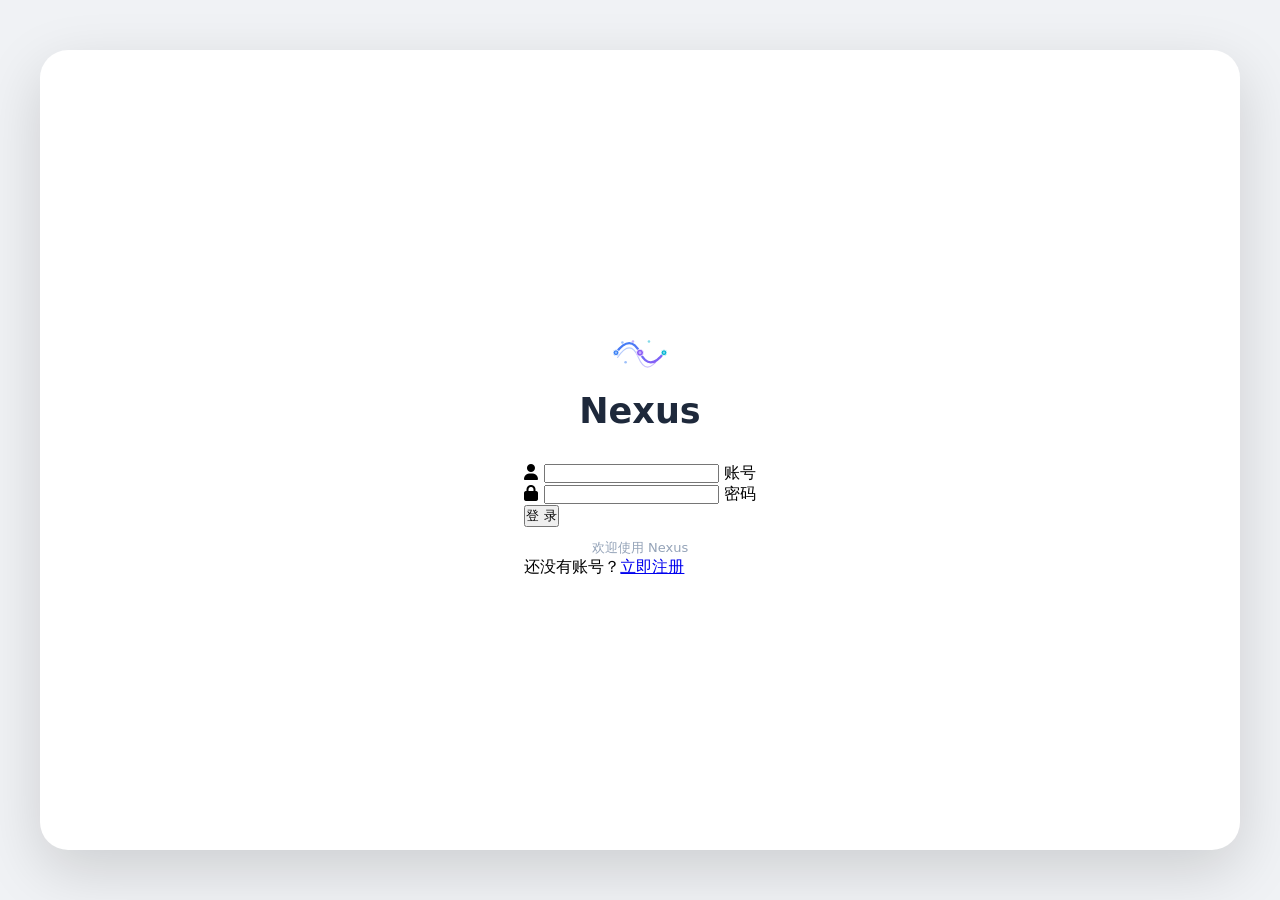
==== commit d5972f54: "Update 1.6.0" ====
--- a/index.html
+++ b/index.html
@@ -3,6 +3,7 @@
 <head>
     <meta charset="UTF-8" />
     <meta name="viewport" content="width=device-width, initial-scale=1.0, maximum-scale=1.0, user-scalable=yes" />
+    <link rel="stylesheet" href="https://cdnjs.cloudflare.com/ajax/libs/font-awesome/6.5.1/css/all.min.css" />
     <link rel="stylesheet" href="styles.css">
     <link rel="icon" type="image/svg+xml" href="logo.svg">
     <title>Nexus · Chat Everywhere</title>
@@ -12,20 +13,26 @@
 <div id="app">
     <!-- 登录界面 -->
     <div id="loginPage">
-        <h1 style="display:flex; align-items:center; justify-content:center; gap:12px;">
-            <img src="logo.svg" alt="Nexus Logo" width="100" height="100" />
-            <span>Nexus <small>· 1.5.0</small></span>
-        </h1>
-        <div class="login-form">
-            <label>账号 <input type="text" id="usernameInput" placeholder="请输入账号" autocomplete="off" /></label>
-            <label>密码 <input type="password" id="passwordInput" placeholder="请输入密码" autocomplete="off" readonly onfocus="this.removeAttribute('readonly');" /></label>
-            <button class="btn" id="loginBtn">登 录</button>
-            <div id="loginError" class="error-msg hidden"></div>
-            <div id="kvError" class="error-msg hidden" style="background:#fee2e2; color:#b91c1c;">⚠️ 服务器存储已达上限，请稍后重试。</div>
-            <div class="account-info" id="accountInfo">欢迎使用 Nexus</div>
-            <div style="text-align:center; margin-top:8px; font-size:14px; color:#94a3b8;">
-                还没有账号？<a href="/signup" style="color:#3b82f6; text-decoration:none; font-weight:500;">立即注册</a>
-</div>
+        <div class="login-card" style="margin: 0 auto;">
+            <form id="loginForm" autocomplete="off">
+                <img src="logo.svg" alt="Nexus Logo" width="64" height="64" style="display:block; margin:0 auto 5px;" />
+                <h1>Nexus</h1>
+                <div class="input-box">
+                    <i class="fas fa-user icon"></i>
+                    <input type="text" id="usernameInput" required />
+                    <label>账号</label>
+                </div>
+                <div class="input-box">
+                    <i class="fas fa-lock icon"></i>
+                    <input type="password" id="passwordInput" required readonly onfocus="this.removeAttribute('readonly');" />
+                    <label>密码</label>
+                </div>
+                <button type="submit" class="btn" id="loginBtn">登 录</button>
+                <div id="loginError" class="error-msg hidden"></div>
+                <div id="kvError" class="error-msg hidden"></div>
+                <div class="account-info" id="accountInfo">欢迎使用 Nexus</div>
+                <div class="signup-link">还没有账号？<a href="/signup">立即注册</a></div>
+            </form>
         </div>
     </div>
 
@@ -70,14 +77,18 @@
         <div class="modal-box">
             <h3>关于</h3>
             <div style="margin:12px 0; line-height:1.8;">
-                <p><strong>版本：正式版 1.5.0</strong></p>
+                <p><strong>版本：正式版 1.6.0</strong></p>
                 <p>更新内容：</p>
                 <ul style="padding-left:20px; color:#3689fe;">
-                    <li>新增侧栏、删除好友功能（beta: 支持实时与离线通知）</li>
-                    <li>新增未读消息红点计数</li>
-                    <li>优化 WebSocket 连接稳定性</li>
+                    <li>登录页面重新设计，毛玻璃卡片居中</li>
+                    <li>好友列表头部与聊天头部高度统一，增加“关于”和“添加好友”按钮</li>
+                    <li>新增未读消息红点计数，支持离线通知</li>
+                    <li>新增删除好友功能，实时/离线通知</li>
+                    <li>聊天头部三点菜单侧栏，支持清除聊天记录和删除好友</li>
+                    <li>模态框背景虚化效果</li>
+                    <li>修复 WebSocket 连接稳定性问题</li>
                     <li>修复好友列表刷新不及时的问题</li>
-                    <li>增加 Toast 通知组件</li>
+                    <li>优化暗色主题样式</li>
                 </ul>
                 <p style="margin-top:12px; color:#94a3b8;">© 2026 Nexus</p>
             </div>
@@ -89,97 +100,86 @@
 
     <!-- 主界面 -->
     <div id="mainPage">
-        <div id="friendList">
-            <div class="header">
-                <div class="left">
-                    <img src="logo.svg" alt="Nexus" width="32" height="32" style="vertical-align:middle; margin-right:4px;" />
-                    <h2 style="display:inline-flex; align-items:center; gap:6px; font-size:18px; font-weight:600; color:#1e293b; margin:0;">
-                        Nexus
-                        <button class="add-btn" id="aboutBtn" style="background:#64748b; padding:2px 12px; font-size:12px; border-radius:20px; border:none; color:white; cursor:pointer; height:28px; display:flex; align-items:center; justify-content:center;">关于</button>
-                    </h2>
+        <div class="content-row">
+            <div id="friendList">
+                <div class="friend-header">
+                    <span>好友</span>
+                    <div style="display:flex; gap:8px; align-items:center;">
+                        <button id="aboutBtnFriend" class="friend-header-btn about">关于</button>
+                        <button id="addFriendBtnHeader" class="friend-header-btn add" title="添加好友">
+                            <svg xmlns="http://www.w3.org/2000/svg" viewBox="0 0 24 24" width="20" height="20" fill="none" stroke="currentColor" stroke-width="2.5" stroke-linecap="round" stroke-linejoin="round">
+                                <line x1="12" y1="5" x2="12" y2="19"/>
+                                <line x1="5" y1="12" x2="19" y2="12"/>
+                            </svg>
+                        </button>
+                    </div>
                 </div>
-                <div style="display:flex; align-items:center; gap:8px;">
-                    <button class="add-btn" id="addFriendBtn" style="background:#3b82f6; padding:2px 6px; border-radius:20px; border:none; color:white; cursor:pointer; height:28px; width:28px; display:flex; align-items:center; justify-content:center;">
-                        <svg xmlns="http://www.w3.org/2000/svg" viewBox="0 0 24 24" width="18" height="18" fill="none" stroke="white" stroke-width="2.5" stroke-linecap="round" stroke-linejoin="round">
-                            <line x1="12" y1="5" x2="12" y2="19"/>
-                            <line x1="5" y1="12" x2="19" y2="12"/>
-                        </svg>
-                    </button>
+                <div id="requestEntry">
+                    <span>📩 好友申请</span>
+                    <span class="badge" id="requestBadge">0</span>
+                </div>
+                <div class="list" id="friendListContainer"><div class="empty-state">加载中...</div></div>
+                <div class="user-footer">
+                    <span id="myUsername">用户</span>
+                    <button class="logout-btn" id="logoutBtn">退出</button>
                 </div>
             </div>
-            <!-- 好友申请入口 -->
-            <div id="requestEntry">
-                <span>📩 好友申请</span>
-                <span class="badge" id="requestBadge">0</span>
-            </div>
-            <div class="list" id="friendListContainer"><div class="empty-state">加载中...</div></div>
-            <!-- 用户信息移到底部 -->
-            <div class="user-footer">
-                <span id="myUsername">用户</span>
-                <button class="logout-btn" id="logoutBtn">退出</button>
-            </div>
-        </div>
-        <div id="chatArea">
-            <div class="chat-header">
-                <button class="back-btn" id="backBtn">‹</button>
-                <span class="friend-name" id="chatFriendName">选择好友</span>
-                <!-- 替换原有的 .actions 部分 -->
-                <div class="actions">
-                    <button id="menuToggleBtn" title="更多操作">
-                        <svg xmlns="http://www.w3.org/2000/svg" viewBox="0 0 24 24" width="24" height="24" fill="none" stroke="currentColor" stroke-width="2" stroke-linecap="round" stroke-linejoin="round">
-                            <circle cx="12" cy="5" r="1.5"/>
-                            <circle cx="12" cy="12" r="1.5"/>
-                            <circle cx="12" cy="19" r="1.5"/>
-                        </svg>
-                    </button>
-                </div>
-
-                <!-- 添加侧栏菜单 -->
-                <div id="chatSideMenu" class="chat-side-menu">
-                    <div class="side-menu-overlay" id="sideMenuOverlay"></div>
-                    <div class="side-menu-content">
-                        <div class="side-menu-header">
-                            <span>更多操作</span>
-                            <button id="sideMenuCloseBtn">✕</button>
-                        </div>
-                        <div class="side-menu-item" id="clearChatMenuItem">
-                            <span class="icon">
-                                <svg xmlns="http://www.w3.org/2000/svg" viewBox="0 0 24 24" width="20" height="20" fill="none" stroke="currentColor" stroke-width="2" stroke-linecap="round" stroke-linejoin="round">
-                                    <path d="M3 6h18"/>
-                                    <path d="M8 6V4a1 1 0 0 1 1-1h6a1 1 0 0 1 1 1v2"/>
-                                    <path d="M5 6l1 14a2 2 0 0 0 2 2h8a2 2 0 0 0 2-2l1-14"/>
-                                    <path d="M10 11v6"/>
-                                    <path d="M14 11v6"/>
-                                </svg>
-                            </span>
-                            <span>清除聊天记录</span>
-                        </div>
-                        <div class="side-menu-item danger" id="deleteFriendMenuItem">
-                            <span class="icon">
-                                <svg xmlns="http://www.w3.org/2000/svg" viewBox="0 0 24 24" width="20" height="20" fill="none" stroke="currentColor" stroke-width="2" stroke-linecap="round" stroke-linejoin="round">
-                                    <circle cx="12" cy="12" r="10"/>
-                                    <line x1="4.93" y1="4.93" x2="19.07" y2="19.07"/>
-                                </svg>
-                            </span>
-                            <span>删除好友</span>
+            <div id="chatArea">
+                <!-- 原有聊天区域，保留 chat-header -->
+                <div class="chat-header">
+                    <button class="back-btn" id="backBtn">‹</button>
+                    <span class="friend-name" id="chatFriendName">选择好友</span>
+                    <div class="actions">
+                        <button id="menuToggleBtn" title="更多操作">
+                            <svg xmlns="http://www.w3.org/2000/svg" viewBox="0 0 24 24" width="24" height="24" fill="none" stroke="currentColor" stroke-width="2" stroke-linecap="round" stroke-linejoin="round">
+                                <circle cx="12" cy="5" r="1.5"/>
+                                <circle cx="12" cy="12" r="1.5"/>
+                                <circle cx="12" cy="19" r="1.5"/>
+                            </svg>
+                        </button>
+                    </div>
+                    <!-- 侧栏菜单 -->
+                    <div id="chatSideMenu" class="chat-side-menu">
+                        <div class="side-menu-overlay" id="sideMenuOverlay"></div>
+                        <div class="side-menu-content">
+                            <div class="side-menu-header">
+                                <span>更多操作</span>
+                                <button id="sideMenuCloseBtn">✕</button>
+                            </div>
+                            <div class="side-menu-item" id="clearChatMenuItem">
+                                <span class="icon">
+                                    <svg xmlns="http://www.w3.org/2000/svg" viewBox="0 0 24 24" width="20" height="20" fill="none" stroke="currentColor" stroke-width="2" stroke-linecap="round" stroke-linejoin="round">
+                                        <path d="M3 6h18"/>
+                                        <path d="M8 6V4a1 1 0 0 1 1-1h6a1 1 0 0 1 1 1v2"/>
+                                        <path d="M5 6l1 14a2 2 0 0 0 2 2h8a2 2 0 0 0 2-2l1-14"/>
+                                        <path d="M10 11v6"/>
+                                        <path d="M14 11v6"/>
+                                    </svg>
+                                </span>
+                                <span>清除聊天记录</span>
+                            </div>
+                            <div class="side-menu-item danger" id="deleteFriendMenuItem">
+                                <span class="icon">
+                                    <svg xmlns="http://www.w3.org/2000/svg" viewBox="0 0 24 24" width="20" height="20" fill="none" stroke="currentColor" stroke-width="2" stroke-linecap="round" stroke-linejoin="round">
+                                        <circle cx="12" cy="12" r="10"/>
+                                        <line x1="4.93" y1="4.93" x2="19.07" y2="19.07"/>
+                                    </svg>
+                                </span>
+                                <span>删除好友</span>
+                            </div>
                         </div>
                     </div>
                 </div>
-            </div>
-            <div class="message-box" id="messageBox"><div class="empty-state">选择一位好友开始聊天</div></div>
-            <div id="newMsgHint" style="display:none; position:sticky; bottom:60px; left:0; right:0; text-align:center; pointer-events:none; z-index:5;">
-                <button id="newMsgBtn" style="pointer-events:auto; background:#3b82f6; color:white; border:none; border-radius:30px; padding:8px 20px; font-size:14px; box-shadow:0 4px 12px rgba(59,130,246,0.3); cursor:pointer; transition:0.2s;">
-                     新消息 <span id="newMsgCount">0</span> 条
-                </button>
-            </div>
-            <!-- 在 .input-area 前面、.message-box 后面 -->
-            <div id="emojiPanel" style="display:none; padding:8px 12px; background:white; border-top:1px solid #e9edf2; flex-wrap:wrap; gap:4px; max-height:150px; overflow-y:auto;">
-                <!-- 表情由 JS 动态生成 -->
-            </div>
-            <div class="input-area">
-                <input type="text" id="chatInput" placeholder="输入消息..." maxlength="200" autocomplete="off" />
-                <button class="btn-emoji" id="emojiBtn" title="选择表情">😊</button>
-                <button class="btn-send" id="sendBtn">发送</button>
+                <div class="message-box" id="messageBox"><div class="empty-state">选择一位好友开始聊天</div></div>
+                <div id="newMsgHint" style="display:none; position:sticky; bottom:60px; left:0; right:0; text-align:center; pointer-events:none; z-index:5;">
+                    <button id="newMsgBtn" style="pointer-events:auto; background:#3b82f6; color:white; border:none; border-radius:30px; padding:8px 20px; font-size:14px; box-shadow:0 4px 12px rgba(59,130,246,0.3); cursor:pointer; transition:0.2s;">新消息 <span id="newMsgCount">0</span> 条</button>
+                </div>
+                <div id="emojiPanel" style="display:none; padding:8px 12px; background:white; border-top:1px solid #e9edf2; flex-wrap:wrap; gap:4px; max-height:150px; overflow-y:auto;"></div>
+                <div class="input-area">
+                    <input type="text" id="chatInput" placeholder="输入消息..." maxlength="200" autocomplete="off" />
+                    <button class="btn-emoji" id="emojiBtn" title="选择表情">😊</button>
+                    <button class="btn-send" id="sendBtn">发送</button>
+                </div>
             </div>
         </div>
     </div>
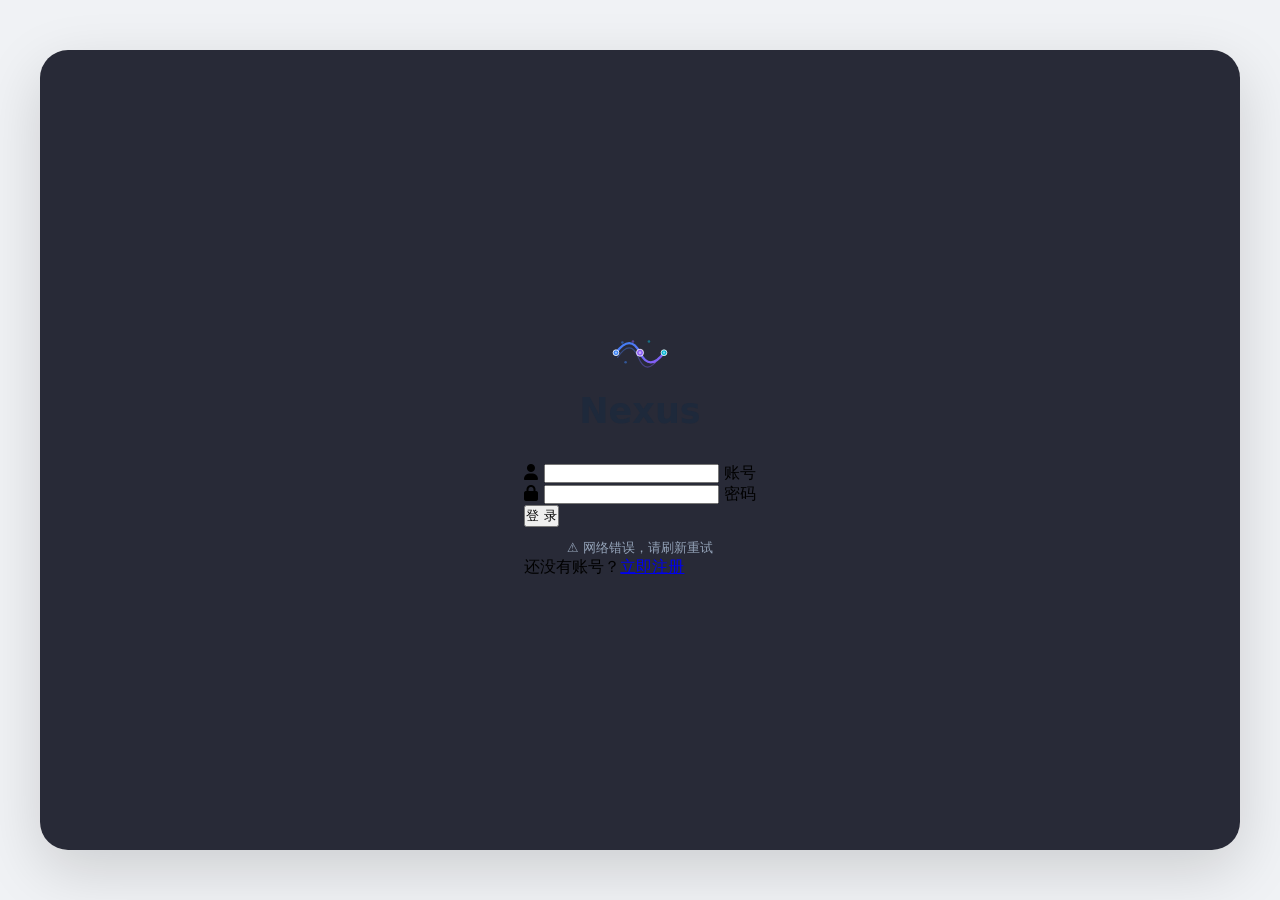
==== commit e8c657b1: "Update 1.7.0" ====
--- a/index.html
+++ b/index.html
@@ -77,18 +77,13 @@
         <div class="modal-box">
             <h3>关于</h3>
             <div style="margin:12px 0; line-height:1.8;">
-                <p><strong>版本：正式版 1.6.0</strong></p>
+                <p><strong>版本：正式版 1.7.0</strong></p>
                 <p>更新内容：</p>
-                <ul style="padding-left:20px; color:#3689fe;">
-                    <li>登录页面重新设计，毛玻璃卡片居中</li>
-                    <li>好友列表头部与聊天头部高度统一，增加“关于”和“添加好友”按钮</li>
-                    <li>新增未读消息红点计数，支持离线通知</li>
-                    <li>新增删除好友功能，实时/离线通知</li>
-                    <li>聊天头部三点菜单侧栏，支持清除聊天记录和删除好友</li>
-                    <li>模态框背景虚化效果</li>
-                    <li>修复 WebSocket 连接稳定性问题</li>
-                    <li>修复好友列表刷新不及时的问题</li>
-                    <li>优化暗色主题样式</li>
+                <ul style="padding-left:20px; color:var(--accent-color, #3689fe);">
+                    <li>新增个人资料设置（昵称、个性签名、邮箱）</li>
+                    <li>新增昵称系统，好友列表和聊天中显示昵称</li>
+                    <li>修复消息同步稳定性问题</li>
+                    <li>优化暗色主题与UI细节</li>
                 </ul>
                 <p style="margin-top:12px; color:#94a3b8;">© 2026 Nexus</p>
             </div>
@@ -97,7 +92,35 @@
             </div>
         </div>
     </div>
-
+    <!-- 个人设置模态框 -->
+    <div class="modal-overlay" id="profileModal">
+        <div class="modal-box" style="max-width:450px;">
+            <h3>个人设置</h3>
+            <form id="profileForm" style="margin-top:16px;">
+                <div style="margin-bottom:14px;">
+                    <label style="display:block; font-size:14px; font-weight:500; color:#334155; margin-bottom:4px;">账号</label>
+                    <input type="text" id="profileUsername" disabled style="background:#e9edf2; color:#94a3b8;" />
+                </div>
+                <div style="margin-bottom:14px;">
+                    <label style="display:block; font-size:14px; font-weight:500; color:#334155; margin-bottom:4px;">昵称</label>
+                    <input type="text" id="profileNickname" placeholder="输入昵称（留空则显示账号名）" maxlength="20" />
+                </div>
+                <div style="margin-bottom:14px;">
+                    <label style="display:block; font-size:14px; font-weight:500; color:#334155; margin-bottom:4px;">个性签名</label>
+                    <input type="text" id="profileBio" placeholder="写点个性签名吧" maxlength="50" />
+                </div>
+                <div style="margin-bottom:14px;">
+                    <label style="display:block; font-size:14px; font-weight:500; color:#334155; margin-bottom:4px;">邮箱</label>
+                    <input type="email" id="profileEmail" placeholder="请输入邮箱" />
+                </div>
+                <div class="btn-row" style="margin-top:16px;">
+                    <button type="button" class="btn-secondary" id="closeProfileBtn">取消</button>
+                    <button type="submit" class="btn-primary" id="saveProfileBtn">保存</button>
+                </div>
+                <div id="profileMessage" style="margin-top:12px; font-size:14px; text-align:center; display:none;"></div>
+            </form>
+        </div>
+    </div>
     <!-- 主界面 -->
     <div id="mainPage">
         <div class="content-row">
@@ -121,7 +144,10 @@
                 <div class="list" id="friendListContainer"><div class="empty-state">加载中...</div></div>
                 <div class="user-footer">
                     <span id="myUsername">用户</span>
-                    <button class="logout-btn" id="logoutBtn">退出</button>
+                    <div style="display:flex; gap:8px; align-items:center;">
+                        <button id="profileBtn" style="background:none; border:none; cursor:pointer; font-size:18px;" title="个人设置">⚙️</button>
+                        <button class="logout-btn" id="logoutBtn">退出</button>
+                    </div>
                 </div>
             </div>
             <div id="chatArea">
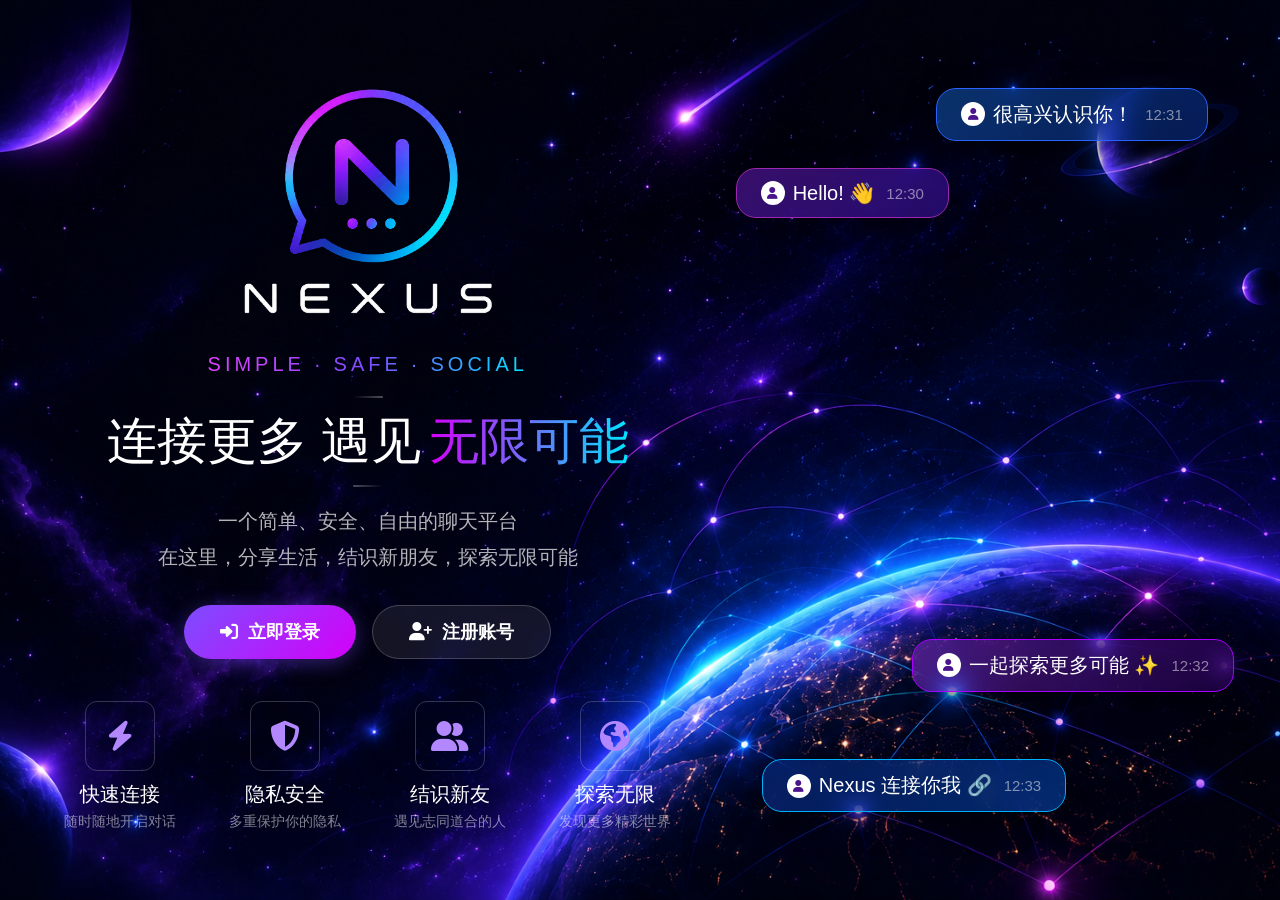
==== commit ced00e52: "Update 1.8.0" ====
--- a/index.html
+++ b/index.html
@@ -1,221 +1,605 @@
 <!DOCTYPE html>
 <html lang="zh-CN">
 <head>
-    <meta charset="UTF-8" />
-    <meta name="viewport" content="width=device-width, initial-scale=1.0, maximum-scale=1.0, user-scalable=yes" />
-    <link rel="stylesheet" href="https://cdnjs.cloudflare.com/ajax/libs/font-awesome/6.5.1/css/all.min.css" />
-    <link rel="stylesheet" href="styles.css">
-    <link rel="icon" type="image/svg+xml" href="logo.svg">
-    <title>Nexus · Chat Everywhere</title>
+    <meta charset="UTF-8">
+    <meta name="viewport" content="width=device-width, initial-scale=1.0, maximum-scale=1.0, user-scalable=yes">
+    <title>NEXUS - 连接无限可能</title>
+    <link rel="stylesheet" href="https://cdnjs.cloudflare.com/ajax/libs/font-awesome/6.4.0/css/all.min.css">
+    <style>
+        * {
+            margin: 0;
+            padding: 0;
+            box-sizing: border-box;
+            font-family: 'Segoe UI', Tahoma, Geneva, Verdana, sans-serif;
+        }
+
+        body {
+            background: url('background.png') no-repeat center center / cover;
+            background-color: #0b0719;
+            color: #ffffff;
+            min-height: 100vh;
+            display: flex;
+            justify-content: center;
+            align-items: center;
+            padding: 16px;
+        }
+
+        /* 动画 */
+        @keyframes fadeInUp {
+            0% { opacity: 0; transform: translateY(30px); }
+            100% { opacity: 1; transform: translateY(0); }
+        }
+        @keyframes breathe {
+            0%, 100% { transform: scale(1); }
+            50% { transform: scale(1.03); }
+        }
+
+        .container {
+            display: flex;
+            flex-wrap: wrap;
+            width: 100%;
+            max-width: 1400px;
+            padding: 20px 30px;
+            gap: 20px;
+            z-index: 10;
+        }
+
+        /* 左侧区域 */
+        .left-section {
+            flex: 1 1 50%;
+            min-width: 280px;
+            display: flex;
+            flex-direction: column;
+            align-items: center;
+            text-align: center;
+            padding: 10px 0;
+        }
+
+        .logo-wrapper {
+            width: clamp(150px, 30vw, 280px);
+            height: clamp(150px, 30vw, 280px);
+            margin-bottom: 16px;
+            opacity: 0;
+            animation: fadeInUp 0.8s cubic-bezier(0.2, 0.8, 0.2, 1) forwards;
+        }
+        .logo-wrapper img {
+            width: 100%;
+            height: 100%;
+            object-fit: contain;
+        }
+
+        .brand-title {
+            font-size: clamp(28px, 5vw, 48px);
+            font-weight: 500;
+            letter-spacing: 0.1em;
+            color: #ffffff;
+            text-shadow: 0 0 15px rgba(255, 255, 255, 0.1);
+            margin-bottom: 6px;
+        }
+
+        .brand-subtitle {
+            font-size: clamp(12px, 1.8vw, 20px);
+            font-weight: 400;
+            letter-spacing: 0.2em;
+            background: linear-gradient(90deg, #e040fb, #7c4dff, #00e5ff);
+            -webkit-background-clip: text;
+            -webkit-text-fill-color: transparent;
+            margin-bottom: 20px;
+            opacity: 0;
+            animation: fadeInUp 0.8s cubic-bezier(0.2, 0.8, 0.2, 1) 0.2s forwards;
+        }
+
+        .main-slogan {
+            font-size: clamp(24px, 4vw, 50px);
+            font-weight: 500;
+            display: flex;
+            align-items: center;
+            justify-content: center;
+            gap: 10px;
+            margin-bottom: 16px;
+            flex-wrap: wrap;
+            opacity: 0;
+            animation: fadeInUp 0.8s cubic-bezier(0.2, 0.8, 0.2, 1) 0.4s forwards;
+        }
+        .main-slogan span {
+            display: inline-flex;
+            align-items: center;
+            gap: 8px;
+            flex-wrap: wrap;
+            justify-content: center;
+        }
+
+        .main-slogan::before,
+        .main-slogan::after {
+            content: "";
+            flex: 0 0 30px;
+            height: 2px;
+            border-radius: 2px;
+        }
+        .main-slogan::before {
+            background: linear-gradient(90deg, transparent, rgba(255,255,255,0.3));
+        }
+        .main-slogan::after {
+            background: linear-gradient(270deg, transparent, rgba(255,255,255,0.3));
+        }
+
+        .highlight-text {
+            background: linear-gradient(90deg, #d500f9, #00e5ff);
+            -webkit-background-clip: text;
+            -webkit-text-fill-color: transparent;
+            background-clip: text;
+            display: inline-block;
+        }
+
+        .desc-text {
+            font-size: clamp(16px, 2vw, 20px);
+            color: rgba(255,255,255,0.7);
+            line-height: 1.8;
+            max-width: 500px;
+            margin-bottom: 30px;
+            opacity: 0;
+            animation: fadeInUp 0.8s cubic-bezier(0.2, 0.8, 0.2, 1) 0.6s forwards;
+        }
+
+        /* 特性网格 */
+        .features-grid {
+            display: grid;
+            grid-template-columns: repeat(4, 1fr);
+            gap: 16px;
+            width: 100%;
+            max-width: 700px;
+        }
+
+        .feature-card {
+            display: flex;
+            flex-direction: column;
+            align-items: center;
+            text-align: center;
+            padding: 12px 8px;
+            opacity: 0;
+            animation: fadeInUp 0.8s cubic-bezier(0.2, 0.8, 0.2, 1) forwards;
+        }
+        .feature-card:nth-child(1) { animation-delay: 0.8s; }
+        .feature-card:nth-child(2) { animation-delay: 0.9s; }
+        .feature-card:nth-child(3) { animation-delay: 1.0s; }
+        .feature-card:nth-child(4) { animation-delay: 1.1s; }
+
+        .feature-icon {
+            width: clamp(50px, 8vw, 70px);
+            height: clamp(50px, 8vw, 70px);
+            border: 1px solid rgba(255,255,255,0.2);
+            border-radius: 12px;
+            display: flex;
+            justify-content: center;
+            align-items: center;
+            color: #b388ff;
+            margin-bottom: 10px;
+            font-size: clamp(22px, 3.5vw, 30px);
+            transition: 0.3s;
+        }
+        .feature-card:hover .feature-icon {
+            background: rgba(255, 255, 255, 0.05);
+            border-color: #b388ff;
+            box-shadow: 0 0 15px rgba(179, 136, 255, 0.2);
+        }
+
+        .feature-title {
+            font-size: clamp(16px, 2.2vw, 20px);
+            font-weight: 500;
+            margin-bottom: 4px;
+        }
+        .feature-desc {
+            font-size: clamp(12px, 1.4vw, 14px);
+            color: rgba(255,255,255,0.5);
+            line-height: 1.3;
+        }
+
+        /* 右侧气泡 */
+        .right-section {
+            flex: 1 1 40%;
+            min-width: 200px;
+            position: relative;
+            display: flex;
+            justify-content: center;
+            align-items: center;
+            min-height: 300px;
+        }
+
+        .chat-bubble {
+            position: absolute;
+            padding: 12px 24px;
+            border-radius: 20px;
+            background: rgba(50, 20, 100, 0.4);
+            backdrop-filter: blur(10px);
+            border: 1px solid rgba(255,255,255,0.1);
+            box-shadow: 0 10px 30px rgba(0,0,0,0.5);
+            display: flex;
+            align-items: center;
+            gap: 8px;
+            animation: breathe 4s ease-in-out infinite;
+            white-space: nowrap;
+        }
+
+        .bubble-avatar {
+            width: 24px;
+            height: 24px;
+            border-radius: 50%;
+            background: #ffffff;
+            display: flex;
+            justify-content: center;
+            align-items: center;
+            color: #4a148c;
+            font-size: 12px;
+            flex-shrink: 0;
+        }
+
+        .bubble-text {
+            font-size: clamp(14px, 1.8vw, 20px);
+            color: #ffffff;
+        }
+        .bubble-time {
+            font-size: clamp(11px, 1.3vw, 15px);
+            color: rgba(255,255,255,0.5);
+            margin-left: 4px;
+        }
+
+        /* 气泡位置 */
+        .b1 {
+            opacity: 0;
+            top: 15%;
+            left: 5%;
+            background: linear-gradient(135deg, rgba(110, 30, 200, 0.5), rgba(70, 20, 180, 0.5));
+            border-color: #9c27b0;
+            animation: fadeInUp 0.8s cubic-bezier(0.2, 0.8, 0.2, 1) 0s forwards,
+                       breathe 4s ease-in-out 0.9s infinite;
+        }
+        .b2 {
+            opacity: 0;
+            top: 5%;
+            right: 5%;
+            background: linear-gradient(135deg, rgba(20, 100, 200, 0.5), rgba(10, 50, 150, 0.5));
+            border-color: #2962ff;
+            animation: fadeInUp 0.8s cubic-bezier(0.2, 0.8, 0.2, 1) 0.2s forwards,
+                       breathe 4s ease-in-out 1.1s infinite;
+        }
+        .b3 {
+            opacity: 0;
+            bottom: 20%;
+            right: 0%;
+            background: linear-gradient(135deg, rgba(130, 40, 200, 0.5), rgba(50, 0, 100, 0.5));
+            border-color: #aa00ff;
+            animation: fadeInUp 0.8s cubic-bezier(0.2, 0.8, 0.2, 1) 0.4s forwards,
+                       breathe 4s ease-in-out 1.3s infinite;
+        }
+        .b4 {
+            opacity: 0;
+            bottom: 5%;
+            left: 10%;
+            background: linear-gradient(135deg, rgba(10, 50, 150, 0.5), rgba(0, 80, 200, 0.5));
+            border-color: #00b0ff;
+            animation: fadeInUp 0.8s cubic-bezier(0.2, 0.8, 0.2, 1) 0.6s forwards,
+                       breathe 4s ease-in-out 1.5s infinite;
+        }
+
+        /* ===== 移动端适配 ===== */
+        @media (max-width: 768px) {
+            body {
+                padding: 12px;
+                align-items: flex-start;
+                padding-top: 20px;
+            }
+
+            .container {
+                flex-direction: column;
+                padding: 10px 12px;
+                gap: 10px;
+            }
+
+            .left-section {
+                flex: 1 1 auto;
+                min-width: unset;
+                padding-top: 0;
+                margin-bottom: 20px;
+            }
+
+            .logo-wrapper {
+                width: 120px;
+                height: 120px;
+                margin-bottom: 8px;
+            }
+
+            .brand-subtitle {
+                font-size: 11px;
+                letter-spacing: 0.15em;
+                margin-bottom: 12px;
+            }
+
+            .main-slogan {
+                font-size: 20px;
+                gap: 6px;
+                margin-bottom: 10px;
+            }
+            .main-slogan::before,
+            .main-slogan::after {
+                flex: 0 0 16px;
+            }
+
+            .desc-text {
+                font-size: 14px;
+                max-width: 100%;
+                margin-bottom: 20px;
+                line-height: 1.6;
+            }
+
+            .features-grid {
+                grid-template-columns: repeat(2, 1fr);
+                gap: 12px;
+                max-width: 100%;
+            }
+
+            .feature-card {
+                padding: 8px 4px;
+            }
+            .feature-icon {
+                width: 48px;
+                height: 48px;
+                font-size: 20px;
+                border-radius: 10px;
+                margin-bottom: 6px;
+            }
+            .feature-title {
+                font-size: 14px;
+            }
+            .feature-desc {
+                font-size: 11px;
+            }
+
+            /* 右侧气泡 - 移动端缩小并重新布局 */
+            .right-section {
+                flex: 1 1 auto;
+                min-height: 200px;
+                min-width: unset;
+                height: 220px;
+                margin-top: -10px;
+            }
+
+            .chat-bubble {
+                padding: 8px 14px;
+                border-radius: 14px;
+                gap: 6px;
+                backdrop-filter: blur(6px);
+                white-space: nowrap;
+            }
+
+            .bubble-avatar {
+                width: 20px;
+                height: 20px;
+                font-size: 10px;
+            }
+            .bubble-text {
+                font-size: 12px;
+            }
+            .bubble-time {
+                font-size: 10px;
+            }
+
+            /* 移动端气泡位置调整，更紧凑 */
+            .b1 { top: 5%; left: 0%; }
+            .b2 { top: 0%; right: 0%; }
+            .b3 { bottom: 15%; right: -5%; }
+            .b4 { bottom: 0%; left: 5%; }
+        }
+
+        /* 小屏手机（< 400px） */
+        @media (max-width: 400px) {
+            .logo-wrapper {
+                width: 90px;
+                height: 90px;
+            }
+            .main-slogan {
+                font-size: 17px;
+            }
+            .desc-text {
+                font-size: 13px;
+            }
+            .feature-icon {
+                width: 40px;
+                height: 40px;
+                font-size: 17px;
+            }
+            .feature-title {
+                font-size: 13px;
+            }
+            .feature-desc {
+                font-size: 10px;
+            }
+            .chat-bubble {
+                padding: 6px 10px;
+            }
+            .bubble-text {
+                font-size: 11px;
+            }
+            .right-section {
+                min-height: 160px;
+                height: 170px;
+            }
+        }
+
+        /* 平板适配 */
+        @media (min-width: 769px) and (max-width: 1024px) {
+            .container {
+                padding: 20px 24px;
+                gap: 16px;
+            }
+            .logo-wrapper {
+                width: 200px;
+                height: 200px;
+            }
+            .main-slogan {
+                font-size: 32px;
+            }
+            .features-grid {
+                gap: 14px;
+            }
+            .right-section {
+                min-height: 260px;
+            }
+            .chat-bubble {
+                padding: 10px 18px;
+            }
+            .bubble-text {
+                font-size: 16px;
+            }
+        }
+        /* 按钮样式 */
+        .action-buttons {
+            display: flex;
+            gap: 16px;
+            margin-bottom: 30px;
+            flex-wrap: wrap;
+            justify-content: center;
+        }
+
+        .btn {
+            display: inline-flex;
+            align-items: center;
+            gap: 10px;
+            padding: 14px 36px;
+            border-radius: 50px;
+            font-size: 18px;
+            font-weight: 600;
+            text-decoration: none;
+            transition: all 0.3s ease;
+            cursor: pointer;
+            border: none;
+        }
+
+        .btn-primary {
+            background: linear-gradient(135deg, #7c4dff, #d500f9);
+            color: #ffffff;
+            box-shadow: 0 4px 20px rgba(124, 77, 255, 0.4);
+        }
+        .btn-primary:hover {
+            transform: translateY(-2px);
+            box-shadow: 0 8px 30px rgba(124, 77, 255, 0.5);
+        }
+
+        .btn-secondary {
+            background: rgba(255, 255, 255, 0.08);
+            color: #ffffff;
+            border: 1px solid rgba(255, 255, 255, 0.2);
+            backdrop-filter: blur(10px);
+        }
+        .btn-secondary:hover {
+            background: rgba(255, 255, 255, 0.15);
+            transform: translateY(-2px);
+        }
+
+        /* 移动端按钮适配 */
+        @media (max-width: 768px) {
+            .btn {
+                padding: 12px 28px;
+                font-size: 16px;
+                gap: 8px;
+            }
+            .action-buttons {
+                gap: 12px;
+                margin-bottom: 20px;
+            }
+        }
+        @media (max-width: 400px) {
+            .btn {
+                padding: 10px 20px;
+                font-size: 14px;
+            }
+            .action-buttons {
+                flex-direction: column;
+                align-items: center;
+                width: 100%;
+            }
+            .action-buttons .btn {
+                width: 100%;
+                justify-content: center;
+            }
+        }
+    </style>
 </head>
 <body>
 
-<div id="app">
-    <!-- 登录界面 -->
-    <div id="loginPage">
-        <div class="login-card" style="margin: 0 auto;">
-            <form id="loginForm" autocomplete="off">
-                <img src="logo.svg" alt="Nexus Logo" width="64" height="64" style="display:block; margin:0 auto 5px;" />
-                <h1>Nexus</h1>
-                <div class="input-box">
-                    <i class="fas fa-user icon"></i>
-                    <input type="text" id="usernameInput" required />
-                    <label>账号</label>
+    <div class="container">
+
+        <div class="left-section">
+            <div class="logo-wrapper">
+                <img src="logo-intro.png" alt="Nexus Logo" draggable="false">
+            </div>
+            <p class="brand-subtitle">SIMPLE · SAFE · SOCIAL</p>
+
+            <div class="main-slogan">
+                <span>连接更多 遇见<span class="highlight-text">无限可能</span></span>
+            </div>
+
+            <p class="desc-text">
+                一个简单、安全、自由的聊天平台<br>
+                在这里，分享生活，结识新朋友，探索无限可能
+            </p>
+            <!-- 按钮组 -->
+            <div class="action-buttons" style="display:flex; gap:16px; margin-bottom:30px; flex-wrap:wrap; justify-content:center; opacity:0; animation:fadeInUp 0.8s cubic-bezier(0.2,0.8,0.2,1) 0.7s forwards;">
+                <a href="/login" class="btn btn-primary">
+                    <i class="fas fa-sign-in-alt"></i> 立即登录
+                </a>
+                <a href="/signup" class="btn btn-secondary">
+                    <i class="fas fa-user-plus"></i> 注册账号
+                </a>
+            </div>
+
+            <div class="features-grid">
+                <div class="feature-card">
+                    <div class="feature-icon"><i class="fas fa-bolt"></i></div>
+                    <div class="feature-title">快速连接</div>
+                    <div class="feature-desc">随时随地开启对话</div>
                 </div>
-                <div class="input-box">
-                    <i class="fas fa-lock icon"></i>
-                    <input type="password" id="passwordInput" required readonly onfocus="this.removeAttribute('readonly');" />
-                    <label>密码</label>
+                <div class="feature-card">
+                    <div class="feature-icon"><i class="fas fa-shield-alt"></i></div>
+                    <div class="feature-title">隐私安全</div>
+                    <div class="feature-desc">多重保护你的隐私</div>
                 </div>
-                <button type="submit" class="btn" id="loginBtn">登 录</button>
-                <div id="loginError" class="error-msg hidden"></div>
-                <div id="kvError" class="error-msg hidden"></div>
-                <div class="account-info" id="accountInfo">欢迎使用 Nexus</div>
-                <div class="signup-link">还没有账号？<a href="/signup">立即注册</a></div>
-            </form>
+                <div class="feature-card">
+                    <div class="feature-icon"><i class="fas fa-user-friends"></i></div>
+                    <div class="feature-title">结识新友</div>
+                    <div class="feature-desc">遇见志同道合的人</div>
+                </div>
+                <div class="feature-card">
+                    <div class="feature-icon"><i class="fas fa-globe-americas"></i></div>
+                    <div class="feature-title">探索无限</div>
+                    <div class="feature-desc">发现更多精彩世界</div>
+                </div>
+            </div>
         </div>
+
+        <div class="right-section">
+            <div class="chat-bubble b1">
+                <div class="bubble-avatar"><i class="fas fa-user"></i></div>
+                <span class="bubble-text">Hello! 👋</span>
+                <span class="bubble-time">12:30</span>
+            </div>
+            <div class="chat-bubble b2">
+                <div class="bubble-avatar"><i class="fas fa-user"></i></div>
+                <span class="bubble-text">很高兴认识你！</span>
+                <span class="bubble-time">12:31</span>
+            </div>
+            <div class="chat-bubble b3">
+                <div class="bubble-avatar"><i class="fas fa-user"></i></div>
+                <span class="bubble-text">一起探索更多可能 ✨</span>
+                <span class="bubble-time">12:32</span>
+            </div>
+            <div class="chat-bubble b4">
+                <div class="bubble-avatar"><i class="fas fa-user"></i></div>
+                <span class="bubble-text">Nexus 连接你我 🔗</span>
+                <span class="bubble-time">12:33</span>
+            </div>
+        </div>
+
     </div>
 
-    <!-- 自定义确认对话框 -->
-    <div id="customConfirm" style="display:none; position:fixed; top:0; left:0; width:100%; height:100%; background:rgba(0,0,0,0.5); z-index:99999; justify-content:center; align-items:center;">
-        <div style="background:white; max-width:400px; width:90%; padding:24px 20px 20px; border-radius:16px; box-shadow:0 10px 40px rgba(0,0,0,0.3); text-align:center;">
-            <div style="font-size:18px; font-weight:600; margin-bottom:8px;" id="confirmTitle">提示</div>
-            <div style="font-size:15px; color:#555; margin-bottom:20px;" id="confirmMessage">确定执行此操作吗？</div>
-            <div style="display:flex; gap:12px; justify-content:center;">
-                <button id="confirmCancel" style="flex:1; padding:10px; border:1px solid #ccc; border-radius:30px; background:white; font-size:16px; cursor:pointer;">取消</button>
-                <button id="confirmOk" style="flex:1; padding:10px; border:none; border-radius:30px; background:#3b82f6; color:white; font-size:16px; cursor:pointer;">确定</button>
-            </div>
-        </div>
-    </div>
-
-    <!-- 添加好友模态框 -->
-    <div class="modal-overlay" id="addFriendModal">
-        <div class="modal-box">
-            <h3>添加好友</h3>
-            <input type="text" id="friendSearchInput" placeholder="输入对方账号名" />
-            <div class="btn-row">
-                <button class="btn-secondary" id="closeAddFriendBtn">取消</button>
-                <button class="btn-primary" id="searchFriendBtn">搜索</button>
-            </div>
-            <div id="searchResult" style="margin-top:12px; display:none;"></div>
-        </div>
-    </div>
-
-    <!-- 好友申请列表模态框 -->
-    <div class="modal-overlay" id="requestModal">
-        <div class="modal-box">
-            <h3>好友申请</h3>
-            <div id="requestList"><div class="empty-state">暂无申请</div></div>
-            <div class="btn-row" style="margin-top:12px;">
-                <button class="btn-secondary" id="closeRequestsBtn">关闭</button>
-            </div>
-        </div>
-    </div>
-
-    <!-- 关于模态框 -->
-    <div class="modal-overlay" id="aboutModal">
-        <div class="modal-box">
-            <h3>关于</h3>
-            <div style="margin:12px 0; line-height:1.8;">
-                <p><strong>版本：正式版 1.7.0</strong></p>
-                <p>更新内容：</p>
-                <ul style="padding-left:20px; color:var(--accent-color, #3689fe);">
-                    <li>新增个人资料设置（昵称、个性签名、邮箱）</li>
-                    <li>新增昵称系统，好友列表和聊天中显示昵称</li>
-                    <li>修复消息同步稳定性问题</li>
-                    <li>优化暗色主题与UI细节</li>
-                </ul>
-                <p style="margin-top:12px; color:#94a3b8;">© 2026 Nexus</p>
-            </div>
-            <div class="btn-row">
-                <button class="btn-secondary" id="closeAboutBtn">关闭</button>
-            </div>
-        </div>
-    </div>
-    <!-- 个人设置模态框 -->
-    <div class="modal-overlay" id="profileModal">
-        <div class="modal-box" style="max-width:450px;">
-            <h3>个人设置</h3>
-            <form id="profileForm" style="margin-top:16px;">
-                <div style="margin-bottom:14px;">
-                    <label style="display:block; font-size:14px; font-weight:500; color:#334155; margin-bottom:4px;">账号</label>
-                    <input type="text" id="profileUsername" disabled style="background:#e9edf2; color:#94a3b8;" />
-                </div>
-                <div style="margin-bottom:14px;">
-                    <label style="display:block; font-size:14px; font-weight:500; color:#334155; margin-bottom:4px;">昵称</label>
-                    <input type="text" id="profileNickname" placeholder="输入昵称（留空则显示账号名）" maxlength="20" />
-                </div>
-                <div style="margin-bottom:14px;">
-                    <label style="display:block; font-size:14px; font-weight:500; color:#334155; margin-bottom:4px;">个性签名</label>
-                    <input type="text" id="profileBio" placeholder="写点个性签名吧" maxlength="50" />
-                </div>
-                <div style="margin-bottom:14px;">
-                    <label style="display:block; font-size:14px; font-weight:500; color:#334155; margin-bottom:4px;">邮箱</label>
-                    <input type="email" id="profileEmail" placeholder="请输入邮箱" />
-                </div>
-                <div class="btn-row" style="margin-top:16px;">
-                    <button type="button" class="btn-secondary" id="closeProfileBtn">取消</button>
-                    <button type="submit" class="btn-primary" id="saveProfileBtn">保存</button>
-                </div>
-                <div id="profileMessage" style="margin-top:12px; font-size:14px; text-align:center; display:none;"></div>
-            </form>
-        </div>
-    </div>
-    <!-- 主界面 -->
-    <div id="mainPage">
-        <div class="content-row">
-            <div id="friendList">
-                <div class="friend-header">
-                    <span>好友</span>
-                    <div style="display:flex; gap:8px; align-items:center;">
-                        <button id="aboutBtnFriend" class="friend-header-btn about">关于</button>
-                        <button id="addFriendBtnHeader" class="friend-header-btn add" title="添加好友">
-                            <svg xmlns="http://www.w3.org/2000/svg" viewBox="0 0 24 24" width="20" height="20" fill="none" stroke="currentColor" stroke-width="2.5" stroke-linecap="round" stroke-linejoin="round">
-                                <line x1="12" y1="5" x2="12" y2="19"/>
-                                <line x1="5" y1="12" x2="19" y2="12"/>
-                            </svg>
-                        </button>
-                    </div>
-                </div>
-                <div id="requestEntry">
-                    <span>📩 好友申请</span>
-                    <span class="badge" id="requestBadge">0</span>
-                </div>
-                <div class="list" id="friendListContainer"><div class="empty-state">加载中...</div></div>
-                <div class="user-footer">
-                    <span id="myUsername">用户</span>
-                    <div style="display:flex; gap:8px; align-items:center;">
-                        <button id="profileBtn" style="background:none; border:none; cursor:pointer; font-size:18px;" title="个人设置">⚙️</button>
-                        <button class="logout-btn" id="logoutBtn">退出</button>
-                    </div>
-                </div>
-            </div>
-            <div id="chatArea">
-                <!-- 原有聊天区域，保留 chat-header -->
-                <div class="chat-header">
-                    <button class="back-btn" id="backBtn">‹</button>
-                    <span class="friend-name" id="chatFriendName">选择好友</span>
-                    <div class="actions">
-                        <button id="menuToggleBtn" title="更多操作">
-                            <svg xmlns="http://www.w3.org/2000/svg" viewBox="0 0 24 24" width="24" height="24" fill="none" stroke="currentColor" stroke-width="2" stroke-linecap="round" stroke-linejoin="round">
-                                <circle cx="12" cy="5" r="1.5"/>
-                                <circle cx="12" cy="12" r="1.5"/>
-                                <circle cx="12" cy="19" r="1.5"/>
-                            </svg>
-                        </button>
-                    </div>
-                    <!-- 侧栏菜单 -->
-                    <div id="chatSideMenu" class="chat-side-menu">
-                        <div class="side-menu-overlay" id="sideMenuOverlay"></div>
-                        <div class="side-menu-content">
-                            <div class="side-menu-header">
-                                <span>更多操作</span>
-                                <button id="sideMenuCloseBtn">✕</button>
-                            </div>
-                            <div class="side-menu-item" id="clearChatMenuItem">
-                                <span class="icon">
-                                    <svg xmlns="http://www.w3.org/2000/svg" viewBox="0 0 24 24" width="20" height="20" fill="none" stroke="currentColor" stroke-width="2" stroke-linecap="round" stroke-linejoin="round">
-                                        <path d="M3 6h18"/>
-                                        <path d="M8 6V4a1 1 0 0 1 1-1h6a1 1 0 0 1 1 1v2"/>
-                                        <path d="M5 6l1 14a2 2 0 0 0 2 2h8a2 2 0 0 0 2-2l1-14"/>
-                                        <path d="M10 11v6"/>
-                                        <path d="M14 11v6"/>
-                                    </svg>
-                                </span>
-                                <span>清除聊天记录</span>
-                            </div>
-                            <div class="side-menu-item danger" id="deleteFriendMenuItem">
-                                <span class="icon">
-                                    <svg xmlns="http://www.w3.org/2000/svg" viewBox="0 0 24 24" width="20" height="20" fill="none" stroke="currentColor" stroke-width="2" stroke-linecap="round" stroke-linejoin="round">
-                                        <circle cx="12" cy="12" r="10"/>
-                                        <line x1="4.93" y1="4.93" x2="19.07" y2="19.07"/>
-                                    </svg>
-                                </span>
-                                <span>删除好友</span>
-                            </div>
-                        </div>
-                    </div>
-                </div>
-                <div class="message-box" id="messageBox"><div class="empty-state">选择一位好友开始聊天</div></div>
-                <div id="newMsgHint" style="display:none; position:sticky; bottom:60px; left:0; right:0; text-align:center; pointer-events:none; z-index:5;">
-                    <button id="newMsgBtn" style="pointer-events:auto; background:#3b82f6; color:white; border:none; border-radius:30px; padding:8px 20px; font-size:14px; box-shadow:0 4px 12px rgba(59,130,246,0.3); cursor:pointer; transition:0.2s;">新消息 <span id="newMsgCount">0</span> 条</button>
-                </div>
-                <div id="emojiPanel" style="display:none; padding:8px 12px; background:white; border-top:1px solid #e9edf2; flex-wrap:wrap; gap:4px; max-height:150px; overflow-y:auto;"></div>
-                <div class="input-area">
-                    <input type="text" id="chatInput" placeholder="输入消息..." maxlength="200" autocomplete="off" />
-                    <button class="btn-emoji" id="emojiBtn" title="选择表情">😊</button>
-                    <button class="btn-send" id="sendBtn">发送</button>
-                </div>
-            </div>
-        </div>
-    </div>
-
-    <!-- 自定义右键菜单 -->
-    <div id="customMenu" style="display:none; position:fixed; background:white; border:1px solid #ccc; border-radius:8px; box-shadow:0 2px 10px rgba(0,0,0,0.2); padding:4px 0; z-index:9999; min-width:100px;">
-        <div style="padding:6px 20px; cursor:pointer;" id="menuRecall">撤回</div>
-    </div>
-</div>
-<div id="toastContainer" style="position:fixed; bottom:20px; left:50%; transform:translateX(-50%); z-index:99999; display:flex; flex-direction:column; gap:8px; align-items:center; pointer-events:none;"></div>
-<script src="javascript.js"></script>
 </body>
 </html>
